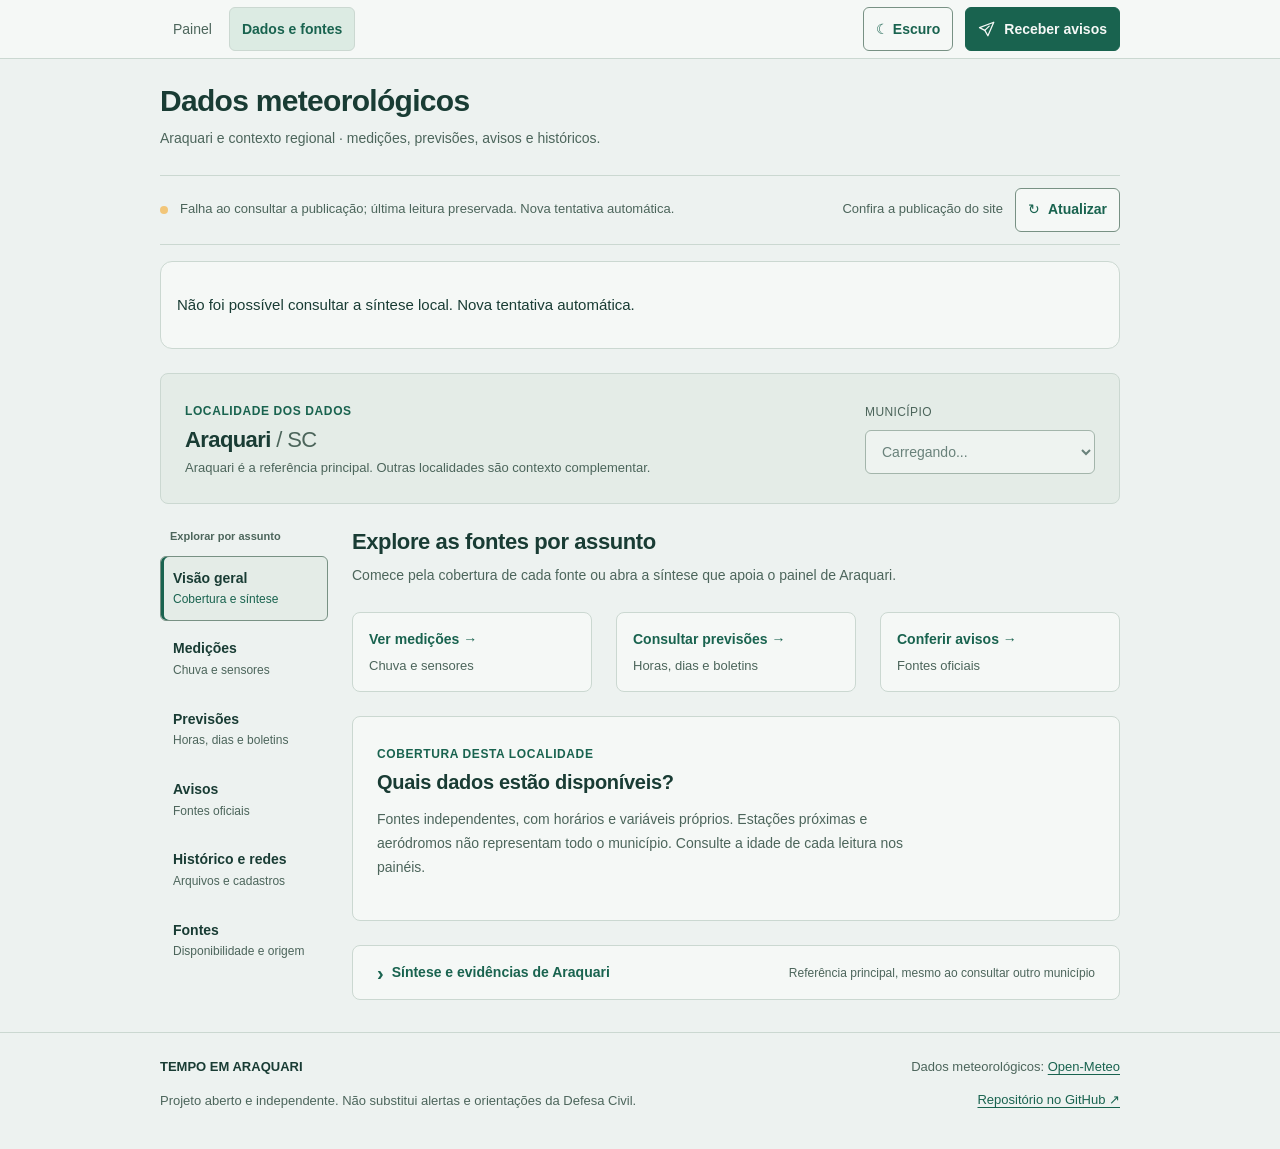
==== web/dados.html @ ffb228df "fix: trocar links legados do INMET por portal publico e rotular feed RSS" ====
<!doctype html>
<html lang="pt-BR">
<head>
  <meta charset="UTF-8">
  <meta name="viewport" content="width=device-width, initial-scale=1">
  <meta name="theme-color" content="#19634f">
  <meta name="description" content="Explore medições, previsões, avisos e históricos com fontes identificadas. Araquari é a referência principal; outros municípios oferecem contexto.">
  <title>Dados meteorológicos | Tempo em Araquari</title>
  <link rel="icon" href="./favicon.svg" type="image/svg+xml">
  <script src="./theme.js?v=period-20261107"></script><link rel="stylesheet" href="./style.css?v=period-20261107">
  <script defer src="./chart-interaction.js?v=period-20261107"></script><script defer src="./publication-refresh.js?v=publication-recovery-20261109"></script><script defer src="./app.js?v=inmet-public-links-20261117"></script>
<link rel="stylesheet" href="./explore.css?v=period-20261107">
<script src="./explore.js?v=period-20261107" defer></script>
<link rel="stylesheet" href="./forecasts.css?v=inmet-forecast-20261110"><script defer src="./forecasts.js?v=multisource-v1"></script>
<link rel="stylesheet" href="./essential.css?v=telegram-header-20261117">
<link rel="stylesheet" href="./campus-station.css?v=campus-20261109"><script defer src="./campus-station.js?v=multisource-v1"></script>
<link rel="stylesheet" href="./weather-synthesis.css?v=multisource-v1"><script defer src="./weather-synthesis.js?v=clear-home-v2"></script>
</head>
<body class="explore-page essential-page">
  <a class="skip-link" href="#main">Ir para o conteúdo</a>
  <header class="sitebar"><div class="page-width sitebar-inner"><nav class="site-nav" aria-label="Navegação principal"><a href="./">Painel</a><a href="./dados.html" aria-current="page">Dados e fontes</a></nav><button id="theme-toggle" type="button" aria-label="Usar tema escuro" aria-pressed="false">☾ Escuro</button><a class="telegram-link" href="https://t.me/+8gSPhMQrAUU2NWYx" target="_blank" rel="noopener noreferrer" aria-label="Entrar no grupo do Telegram para receber avisos meteorológicos" title="Entrar no grupo do Telegram para receber avisos meteorológicos"><svg viewBox="0 0 24 24" width="18" height="18" fill="none" stroke="currentColor" stroke-width="1.7" stroke-linecap="round" stroke-linejoin="round" aria-hidden="true" focusable="false"><path d="m21 3-7.8 18-4.1-7.2L2 10.2 21 3Z"/><path d="m9.1 13.8 5.8-5.6"/></svg><span class="telegram-label">Receber avisos</span></a></div></header>
  <main class="shell" id="main">

    <section class="hero" aria-labelledby="headline">
      <div class="hero-row">
        <div>
<h1 id="headline">Dados meteorológicos</h1>
<p>Araquari e contexto regional · medições, previsões, avisos e históricos.</p>
</div>
        </div>
      <div class="update-bar">
        <div class="update-left">
<span class="signal" id="signal"></span><span id="system-status" role="status" aria-live="polite">Carregando dados...</span>
</div>
        <div class="update-right">
<span id="updated-at">--</span><button id="reload" type="button" title="Recarregar dados">↻ <span>Atualizar</span></button>
</div>
      </div>
    </section>
<section id="weather-synthesis-detail" class="weather-synthesis" aria-label="Síntese local de Araquari"></section>

    <section class="location-head" aria-label="Município em exploração">
      <div>
<span class="section-kicker">LOCALIDADE DOS DADOS</span><h2 id="place-title">Araquari <span class="state">/ SC</span>
</h2>
<p id="place-subtitle">Araquari é a referência principal. Outras localidades são contexto complementar.</p>
</div>
      <div class="select-wrap">
<label for="location-select">MUNICÍPIO</label><select id="location-select" aria-label="Município selecionado" disabled><option>Carregando...</option></select>
</div>
    </section>

    <div class="explore-layout">
<nav class="explore-nav" aria-label="Assuntos dos dados"><p class="nav-caption">Explorar por assunto</p>
<div role="tablist" aria-label="Seções dos dados" aria-orientation="vertical" id="explore-tabs">
<button type="button" role="tab" id="tab-overview" aria-controls="explore-overview" aria-selected="true" tabindex="0" data-explore-tab="overview" aria-label="Visão geral"><strong>Visão geral</strong><span>Cobertura e síntese</span></button><button type="button" role="tab" id="tab-observations" aria-controls="explore-observations" aria-selected="false" tabindex="-1" data-explore-tab="observations" aria-label="Medições"><strong>Medições</strong><span>Chuva e sensores</span></button><button type="button" role="tab" id="tab-forecast" aria-controls="explore-forecast" aria-selected="false" tabindex="-1" data-explore-tab="forecast" aria-label="Previsões"><strong>Previsões</strong><span>Horas, dias e boletins</span></button><button type="button" role="tab" id="tab-notices" aria-controls="explore-notices" aria-selected="false" tabindex="-1" data-explore-tab="notices" aria-label="Avisos"><strong>Avisos</strong><span>Fontes oficiais</span></button><button type="button" role="tab" id="tab-history" aria-controls="explore-history" aria-selected="false" tabindex="-1" data-explore-tab="history" aria-label="Histórico e redes"><strong>Histórico e redes</strong><span>Arquivos e cadastros</span></button><button type="button" role="tab" id="tab-sources" aria-controls="explore-sources" aria-selected="false" tabindex="-1" data-explore-tab="sources" aria-label="Fontes"><strong>Fontes</strong><span>Disponibilidade e origem</span></button>
</div></nav><div class="explore-content">
<section id="explore-overview" role="tabpanel" aria-labelledby="tab-overview" data-explore-panel="overview" tabindex="-1"><div class="explore-heading">
<h2>Explore as fontes por assunto</h2>
<p>Comece pela cobertura de cada fonte ou abra a síntese que apoia o painel de Araquari.</p>
</div>
<div class="explore-shortcuts" aria-label="Acessos diretos">
<button type="button" data-open-section="observations"><strong>Ver medições →</strong><span>Chuva e sensores</span></button><button type="button" data-open-section="forecast"><strong>Consultar previsões →</strong><span>Horas, dias e boletins</span></button><button type="button" data-open-section="notices"><strong>Conferir avisos →</strong><span>Fontes oficiais</span></button>
</div>
<section class="panel coverage-panel" aria-labelledby="coverage-title">
      <div class="panel-top"><div>
<span class="section-kicker">COBERTURA DESTA LOCALIDADE</span><h3 id="coverage-title">Quais dados estão disponíveis?</h3>
</div></div>
      <p class="analysis-explainer">Fontes independentes, com horários e variáveis próprios. Estações próximas e aeródromos não representam todo o município. Consulte a idade de cada leitura nos painéis.</p>
      <div id="coverage-data" class="coverage-grid" aria-live="polite"></div>
    </section>

    <details class="source-disclosure primary-synthesis"><summary><span>Síntese e evidências de Araquari</span><small>Referência principal, mesmo ao consultar outro município</small></summary><section class="panel synthesis-panel" aria-labelledby="synthesis-title">
      <div class="panel-top">
<div>
<span class="section-kicker">REFERÊNCIA PRINCIPAL · ARAQUARI</span><h2 id="synthesis-title">Síntese meteorológica de Araquari</h2>
</div>
<span class="helper-label" id="synthesis-status">Verificando evidências</span>
</div>
      <p class="analysis-explainer">Evidências do município e de estações identificadas no entorno para subsidiar a avaliação humana. <strong>Esta síntese permanece em Araquari quando outro município é consultado.</strong></p>
      <div id="synthesis-data" aria-live="polite"><p class="loading-label">Carregando análise publicada...</p></div>
      <details class="synthesis-evidence"><summary>Municípios complementares · contexto regional</summary><p class="analysis-explainer">As informações de outras localidades não substituem dados ausentes de Araquari nem representam as condições do campus.</p>
<div id="regional-synthesis" class="regional-summary"></div></details>
      <p class="analysis-foot" id="synthesis-updated">A síntese não determina suspensão, permanência abrigada ou liberação para saída.</p>
    </section>

    </details></section><section id="explore-observations" role="tabpanel" aria-labelledby="tab-observations" data-explore-panel="observations" tabindex="-1"><div class="explore-heading">
<h2>Medições de estações</h2>
<p>Leituras pontuais com local, horário e intervalos identificados. São diferentes das estimativas por modelo.</p>
</div>
<section id="campus-station" class="campus-station" aria-labelledby="campus-title">
<div class="campus-heading"><h2 id="campus-title">Observações no campus</h2><a href="https://mytb.fabricadesoftware.ifc.edu.br/dashboard/6c46c4f0-5613-11f0-ac33-dfcfe81f8a64?publicId=f2146870-34a4-11f0-ac33-dfcfe81f8a64" target="_blank" rel="noopener noreferrer">Estação IFC Araquari ↗</a></div>
<p id="campus-status" role="status">Consultando a estação do campus…</p><div id="campus-values" class="campus-values"></div>
<div class="campus-controls"><label for="campus-variable">Histórico da estação · últimas 24 h</label><select id="campus-variable"></select></div>
<div id="campus-plot" class="campus-plot"></div><output id="campus-readout" class="campus-readout" aria-live="off"></output>
<p id="campus-chart-note"></p><p id="campus-extra"></p><p id="campus-reference">Medições locais; participação com pesos iguais nas variáveis comparáveis.</p>
</section>
<section class="panel" aria-labelledby="cemaden-title">
        <div class="panel-top">
<div>
<span class="section-kicker">PLUVIÔMETROS / CEMADEN</span><h3 id="cemaden-title">Chuva observada no município</h3>
</div>
<span class="helper-label">Medição por estação</span>
</div>
        <p class="analysis-explainer">Acumulados instrumentais de 1h a 120h disponibilizados pelo Cemaden por código IBGE. A API oficial exige autorização; dados brutos não representam a chuva de todo o município.</p>
        <div id="cemaden-data" aria-live="polite"><span class="loading-label">Verificando fonte...</span></div>
        <p class="analysis-foot" id="cemaden-updated"><a href="https://sws.cemaden.gov.br/PED/api/ui/" rel="noopener noreferrer" target="_blank">API oficial Cemaden</a></p>
      </section>
      <details class="source-disclosure"><summary><span>Medições em aeródromos próximos</span><small>Abrir dados e referências</small></summary><section class="panel observed-panel disclosed-panel" aria-labelledby="observed-title">
      <div class="panel-top">
<div>
<span class="section-kicker">OBSERVAÇÃO INSTRUMENTAL REGIONAL</span><h3 id="observed-title">Medições em aeródromos próximos</h3>
</div>
<span class="helper-label">METAR · NOAA</span>
</div>
      <p class="analysis-explainer">Registros meteorológicos produzidos em aeródromos. <strong>Não são medições realizadas em todo o município</strong> e não representam precipitação acumulada em pluviômetros.</p>
      <div id="observed-data" class="observed-data" aria-live="polite"><span class="loading-label">Carregando observações...</span></div>
      <p class="analysis-foot" id="observed-foot">Fonte: <a href="https://aviationweather.gov/data/api/" target="_blank" rel="noopener noreferrer">Aviation Weather Center (NOAA)</a></p>
    </section>

    </details><details class="source-disclosure"><summary><span>Medições instrumentais recentes no entorno</span><small>Abrir dados e referências</small></summary><section class="panel disclosed-panel" aria-labelledby="cemaden-sensors-title">
      <div class="panel-top">
<div>
<span class="section-kicker">SENSORES / CEMADEN PED</span><h3 id="cemaden-sensors-title">Medições instrumentais recentes no entorno</h3>
</div>
<span class="helper-label">Dados de estação · últimas 3 horas</span>
</div>
      <p class="analysis-explainer">Consulta regional da rede de sensores Cemaden em Santa Catarina e Paraná. Mostra apenas sensores com leituras válidas e estações geograficamente próximas. <strong>Não é previsão, não representa todo o município e não oferece monitoramento contínuo em tempo real.</strong> A atualização do site está sujeita à agenda do GitHub Actions.</p>
      <div id="cemaden-sensors-data" aria-live="polite"><span class="loading-label">Verificando leituras...</span></div>
      <p class="analysis-foot" id="cemaden-sensors-updated">DADOS DA REDE OBSERVACIONAL DO CEMADEN/MCTIC · <a href="https://sws.cemaden.gov.br/PED/api/ui/" rel="noopener noreferrer" target="_blank">Catálogo oficial</a></p>
    </section>

    </details><details class="source-disclosure"><summary><span>Chuva medida em estações INMET</span><small>Abrir dados e referências</small></summary><section class="panel rainfall-panel disclosed-panel" aria-labelledby="rainfall-title">
      <div class="panel-top">
<div>
<span class="section-kicker">PLUVIOMETRIA INSTRUMENTAL</span><h3 id="rainfall-title">Chuva medida em estações INMET</h3>
</div>
<span class="helper-label">Observação bruta, não validada</span>
</div>
      <p class="analysis-explainer">A chuva medida pertence ao ponto da estação, não ao município inteiro. Acumulados de 24 leituras só aparecem com cobertura horária completa. A integração requer autorização do INMET.</p>
      <div id="rain-gauges" class="rain-gauge-list" aria-live="polite"><span class="loading-label">Verificando integração...</span></div>
      <p class="analysis-foot" id="rain-updated">Fonte: <a href="https://portal.inmet.gov.br/servicos/esta%C3%A7%C3%B5es-autom%C3%A1ticas" target="_blank" rel="noopener noreferrer">INMET</a> · dados instrumentais brutos.</p>
    </section>


    </details></section><section id="explore-forecast" role="tabpanel" aria-labelledby="tab-forecast" data-explore-panel="forecast" tabindex="-1"><div class="explore-heading">
<h2>Previsões para a localidade</h2>
<p>Modelos e boletins com horizontes e fontes próprios; previsão não é confirmação de ocorrência.</p>
</div>
<div class="disclaimer" role="note">
<span class="information-icon">i</span><div>
<strong>Dados estimados por modelo.</strong> Os indicadores de modelo abaixo e suas projeções vêm da Open-Meteo. Não são medições de estações nem alertas oficiais.</div>
</div>

    <section id="model-comparison" class="panel" aria-label="Comparação de previsões para Araquari"><p>Carregando comparação de Araquari…</p></section>
    <section class="metrics" aria-label="Indicadores meteorologicos atuais">
      <article class="metric metric-primary"><div class="metric-label">TEMPERATURA ESTIMADA <span aria-hidden="true">↗</span>
</div>
<div class="metric-number" id="temp">--</div>
<div class="metric-detail" id="weather">Sem informação</div></article>
      <article class="metric"><div class="metric-label">SENSAÇÃO TÉRMICA</div>
<div class="metric-number" id="feels">--</div>
<div class="metric-detail">Estimativa à superfície</div></article>
      <article class="metric"><div class="metric-label">UMIDADE RELATIVA</div>
<div class="metric-number" id="humidity">--</div>
<div class="metric-detail">Próximo da superfície</div></article>
      <article class="metric"><div class="metric-label">VENTO / RAJADAS</div>
<div class="metric-number small-number" id="wind">--</div>
<div class="metric-detail">km/h • estimativa do modelo</div></article>
    </section>

    <div class="dashboard-grid">
      <section class="panel chart-panel" aria-labelledby="chart-title">
        <div class="panel-top">
<div>
<span class="section-kicker">EVOLUÇÃO HORÁRIA</span><h3 id="chart-title">Próximas 24 horas</h3>
</div>
<div class="segmented" role="group" aria-label="Variavel do grafico">
<button type="button" class="active" data-metric="temperature_c" aria-pressed="true">Temperatura</button><button type="button" data-metric="precipitation_mm" aria-pressed="false">Chuva</button><button type="button" data-metric="gust_kmh" aria-pressed="false">Rajadas</button>
</div>
</div>
        <div class="chart-frame" id="chart" role="img" aria-label="Grafico das proximas 24 horas"><span class="loading-label">Carregando gráfico...</span></div>
        <p id="detail-chart-tooltip" class="detail-chart-tooltip" aria-live="polite" hidden></p><p class="chart-hint">Mouse para consultar · clique/toque para fixar · Esc para soltar</p><div class="chart-footer">
<span class="legend-dot"></span><span id="chart-legend">Dados de previsão, não de estação</span>
</div>
      </section>
      <section class="panel detail-panel" aria-labelledby="detail-title">
        <div class="panel-top">
<div>
<span class="section-kicker">DETALHAMENTO</span><h3 id="detail-title">Condições previstas</h3>
</div>
<span class="panel-icon" aria-hidden="true">☁</span>
</div>
        <div class="detail-stats">
<div>
<span>CHUVA PREVISTA · JANELA DE 24H</span><strong id="rain-24">--</strong><small id="rain-coverage">Sem janela completa publicada</small>
</div>
<div>
<span>PRECIPITAÇÃO · INTERVALO DO MODELO</span><strong id="rain-now">--</strong><small id="rain-interval">Intervalo não informado</small>
</div>
<div>
<span>RAJADA ESTIMADA</span><strong id="gust-now">--</strong>
</div>
<div>
<span>PRESSÃO AO NÍVEL DO MAR</span><strong id="pressure">--</strong>
</div>
</div>
        <div class="detail-bottom">
<span class="info-line">◉ Fonte: <a href="https://open-meteo.com/en/docs" target="_blank" rel="noopener noreferrer">Open-Meteo</a></span><span id="model-time">Referência: --</span>
</div>
      </section>
    </div>

    <section class="panel daily-panel" aria-labelledby="daily-title"><div class="panel-top">
<div>
<span class="section-kicker">TENDÊNCIA</span><h3 id="daily-title">Próximos dias</h3>
</div>
<span class="helper-label">Previsão por modelo · dias em UTC</span>
</div>
<div class="daily-grid" id="daily-grid"><span class="loading-label">Carregando previsão...</span></div></section>

    <details class="source-disclosure"><summary><span>CPTEC — previsão independente</span><small>Abrir dados e referências</small></summary><section class="panel cptec-panel disclosed-panel" aria-labelledby="cptec-title">
      <div class="panel-top">
<div>
<span class="section-kicker">PREVISÃO OFICIAL / INPE</span><h3 id="cptec-title">CPTEC — previsão independente</h3>
</div>
<span class="helper-label">Até 7 dias · XML</span>
</div>
      <p class="analysis-explainer">Previsão divulgada pelo CPTEC/INPE para a localidade mais próxima das coordenadas selecionadas. <strong>Não é medição instrumental nem confirmação da previsão Open-Meteo.</strong></p>
      <div class="cptec-grid" id="cptec-data" aria-live="polite"><span class="loading-label">Consultando previsão CPTEC...</span></div>
      <p class="analysis-foot" id="cptec-updated"><a href="https://servicos.cptec.inpe.br/XML/" rel="noopener noreferrer" target="_blank">Serviço XML CPTEC/INPE</a></p>
    </section>

    </details><details class="source-disclosure"><summary><span>Boletins para 5 e 10 dias</span><small>Abrir dados e referências</small></summary><section class="panel epagri-bulletins-panel disclosed-panel" aria-labelledby="epagri-bulletins-title">
      <div class="panel-top">
<div>
<span class="section-kicker">PREVISÃO EDITORIAL / EPAGRI-CIRAM</span><h3 id="epagri-bulletins-title">Boletins para 5 e 10 dias</h3>
</div>
<span class="helper-label" id="epagri-bulletins-count">Fonte institucional</span>
</div>
      <p class="analysis-explainer">Textos oficiais de previsão e tendência divulgados pela Epagri/Ciram. Não são medições instrumentais, nem previsão pontual exclusiva do município, nem alertas emergenciais da Defesa Civil.</p>
      <div id="epagri-bulletins-list" class="civil-defense-list" aria-live="polite"><span class="loading-label">Consultando boletins da Epagri...</span></div>
      <p id="epagri-bulletins-updated" class="analysis-foot">Os boletins podem se tornar obsoletos rapidamente.</p>
      <div class="reference-links">
<a href="https://ciram.epagri.sc.gov.br/index.php/category/previsao/" target="_blank" rel="noopener noreferrer">Boletins Epagri/Ciram ↗</a><a href="https://ciram.epagri.sc.gov.br/index.php/previsao-municipio-15-dias/" target="_blank" rel="noopener noreferrer">Previsão municipal 15 dias ↗</a>
</div>
    </section>
    </details></section><section id="explore-notices" role="tabpanel" aria-labelledby="tab-notices" data-explore-panel="notices" tabindex="-1"><div class="explore-heading">
<h2>Avisos e publicações oficiais</h2>
<p>Epagri/Ciram é a referência prioritária do protocolo. Consulte abrangência e validade de cada publicação.</p>
</div>
<section class="panel epagri-advisory-panel" aria-labelledby="epagri-advisory-title">
      <div class="panel-top">
<div>
<span class="section-kicker">AVISOS METEOROLÓGICOS / EPAGRI-CIRAM</span><h3 id="epagri-advisory-title">Avisos regionais publicados</h3>
</div>
<span class="helper-label" id="epagri-advisory-count">Fonte oficial SC</span>
</div>
      <p class="analysis-explainer">Publicações dos meteorologistas da Epagri/Ciram. A janela temporal só aparece se estiver explicitamente no boletim; <strong>abrangência regional não é confirmação de alerta municipal, e não substitui a Defesa Civil.</strong></p>
      <div id="epagri-advisory-list" class="civil-defense-list" aria-live="polite"><span class="loading-label">Verificando avisos Epagri...</span></div>
      <p class="analysis-foot" id="epagri-advisory-updated">Consulte sempre o boletim original para condições e abrangência.</p>
      <div class="reference-links">
<a href="https://ciram.epagri.sc.gov.br/index.php/avisos-meteorologicos/" target="_blank" rel="noopener noreferrer">Avisos Epagri/Ciram ↗</a><a href="https://ciram.epagri.sc.gov.br/index.php/category/avisos-meteorologicos/" target="_blank" rel="noopener noreferrer">Publicações anteriores ↗</a>
</div>
    </section>

    <article class="panel alert-panel" aria-labelledby="alert-title"><span class="section-kicker">AVISOS METEOROLÓGICOS OFICIAIS</span><h3 id="alert-title">Avisos INMET para o município</h3>
        <p class="analysis-explainer">Informações obtidas periodicamente do INMET por código IBGE. A situação pode mudar entre coletas. <strong>Não substitui a Defesa Civil.</strong></p>
        <div id="official-alerts" class="official-alerts" aria-live="polite"><span class="loading-label">Consultando avisos publicados...</span></div>
        <p class="analysis-foot" id="alert-updated">Consulta oficial ainda não verificada.</p>
        <div class="reference-links">
<a href="https://www.defesacivil.sc.gov.br/" target="_blank" rel="noopener noreferrer">Defesa Civil SC ↗</a><a href="https://avisos.inmet.gov.br/" target="_blank" rel="noopener noreferrer">Consultar avisos no portal INMET ↗</a><a href="https://apiprevmet3.inmet.gov.br/avisos/rss" target="_blank" rel="noopener noreferrer">RSS/XML INMET · fonte técnica ↗</a>
</div>
      </article>
      <details class="source-disclosure"><summary><span>Alertas, avisos e boletins publicados</span><small>Abrir dados e referências</small></summary><section class="panel civil-defense-panel disclosed-panel" aria-labelledby="defesa-title">
      <div class="panel-top">
<div>
<span class="section-kicker">PROTEÇÃO E DEFESA CIVIL DE SANTA CATARINA</span><h3 id="defesa-title">Alertas, avisos e boletins publicados</h3>
</div>
<span class="helper-label" id="defesa-count">Canal institucional</span>
</div>
      <p class="analysis-explainer"><strong>Publicação no site não prova que um alerta continua vigente.</strong> A classificação territorial usa somente menções explícitas no título ou resumo; um boletim estadual não equivale a alerta municipal.</p>
      <div class="civil-defense-list" id="defesa-list" aria-live="polite"><span class="loading-label">Verificando publicações...</span></div>
      <p class="analysis-foot" id="defesa-updated">Acompanhe os canais oficiais em caso de risco. Emergência: 199 ou 193.</p>
      <div class="reference-links">
<a href="https://www.defesacivil.sc.gov.br/alerta/" target="_blank" rel="noopener noreferrer">Alertas SC ↗</a><a href="https://www.defesacivil.sc.gov.br/boletins-do-tempo/" target="_blank" rel="noopener noreferrer">Boletins SC ↗</a><a href="https://araquari.atende.net/subportal/secretaria-de-seguranca-publica-e-defesa-civil" target="_blank" rel="noopener noreferrer">Defesa Civil de Araquari ↗</a><a href="https://ciram.epagri.sc.gov.br/index.php/avisos-meteorologicos/" target="_blank" rel="noopener noreferrer">Avisos Epagri/Ciram ↗</a>
</div>
    </section>
    </details><details class="source-disclosure"><summary><span>Avisos anteriormente publicados</span><small>Abrir dados e referências</small></summary><section class="panel notice-archive-panel disclosed-panel" aria-labelledby="notice-archive-title">
      <div class="panel-top">
<div>
<span class="section-kicker">MEMÓRIA DOS AVISOS OFICIAIS</span><h3 id="notice-archive-title">Avisos anteriormente publicados</h3>
</div>
<span class="helper-label" id="notice-archive-count">Histórico</span>
</div>
      <p class="analysis-explainer">Registra avisos que foram retornados pela fonte oficial nas publicações anteriores. Não é comprovação de desastre, nem substitui a consulta aos avisos atualmente vigentes.</p>
      <div id="notice-archive-list" class="notice-archive-list" aria-live="polite"><span class="loading-label">Consultando histórico...</span></div>
      <p class="analysis-foot" id="notice-archive-foot">Registro progressivo e limitado, recuperado das publicações do site.</p>
    </section>
  </details></section><section id="explore-history" role="tabpanel" aria-labelledby="tab-history" data-explore-panel="history" tabindex="-1"><div class="explore-heading">
<h2>Históricos, estimativas e redes</h2>
<p>Escolha o produto para consultar seus dados e limites. Arquivos atrasados e cadastros não são medições atuais.</p>
</div>
<details class="source-disclosure"><summary><span>INMET — chuva medida em arquivos anuais</span><small>Abrir dados e referências</small></summary><section class="panel archive-panel disclosed-panel" aria-labelledby="archive-title">
      <div class="panel-top">
<div>
<span class="section-kicker">DADOS OBSERVADOS / ARQUIVO OFICIAL</span><h3 id="archive-title">INMET — chuva medida em arquivos anuais</h3>
</div>
<span class="helper-label">Dados com atraso · UTC</span>
</div>
      <p class="analysis-explainer">Esta consulta utiliza o <a href="https://portal.inmet.gov.br/dadoshistoricos" target="_blank" rel="noopener noreferrer">arquivo anual público de estações automáticas do INMET</a>. Pode estar atualizado apenas até o mês anterior. <strong>Não mostra a chuva de agora ou nas últimas 24 horas.</strong> O total de um dia somente é apresentado quando as 24 leituras horárias estão disponíveis.</p>
      <div class="archive-list" id="archive-data" aria-live="polite"><span class="loading-label">Verificando arquivo oficial...</span></div>
      <p class="analysis-foot" id="archive-updated">Fonte INMET · arquivo público de dados observados, com defasagem.</p>
    </section>

    </details><details class="source-disclosure"><summary><span>Evolução das estimativas</span><small>Abrir dados e referências</small></summary><article class="panel history-panel disclosed-panel" aria-labelledby="history-title">
        <div class="panel-top">
<div>
<span class="section-kicker">HISTÓRICO DE PUBLICAÇÕES</span><h3 id="history-title">Evolução das estimativas</h3>
</div>
<span class="helper-label" id="history-count">-- dias</span>
</div>
        <p class="analysis-explainer">Uma estimativa de temperatura por dia publicado (última coleta do dia). <strong>Não representa a média ou a máxima diária, nem observações climáticas.</strong></p>
        <div class="history-chart" id="history-chart" role="img" aria-label="Ultimas estimativas diarias de temperatura"><span class="loading-label">Carregando histórico...</span></div>
        <p class="analysis-foot" id="history-updated">Histórico progressivo, conservado entre publicações disponíveis.</p>
      </article>
    </details><details class="source-disclosure"><summary><span>Precipitação diária — NASA POWER</span><small>Abrir dados e referências</small></summary><section class="panel disclosed-panel" aria-labelledby="nasa-title">
        <div class="panel-top">
<div>
<span class="section-kicker">ESTIMATIVAS INDEPENDENTES / NASA</span><h3 id="nasa-title">Precipitação diária — NASA POWER</h3>
</div>
<span class="helper-label">Grade espacial · UTC</span>
</div>
        <p class="analysis-explainer">Estimativa de precipitação e temperatura da NASA para um ponto de referência em Araquari. <strong>Não é medição de pluviômetro</strong> e não substitui a previsão horária.</p>
        <div id="nasa-data" aria-live="polite"><span class="loading-label">Consultando série...</span></div>
        <p class="analysis-foot" id="nasa-updated"><a href="https://power.larc.nasa.gov/docs/services/api/temporal/daily/" rel="noopener noreferrer" target="_blank">Documentação NASA POWER</a></p>
      </section>
    </details><details class="source-disclosure"><summary><span>Qual estação tem chuva válida perto de mim?</span><small>Abrir dados e referências</small></summary><section class="panel regional-quality-panel disclosed-panel" aria-labelledby="regional-quality-title">
      <div class="panel-top">
<div>
<span class="section-kicker">QUALIDADE DAS MEDIÇÕES / INMET</span><h3 id="regional-quality-title">Qual estação tem chuva válida perto de mim?</h3>
</div>
<span class="helper-label">Dados medidos · histórico atrasado</span>
</div>
      <p class="analysis-explainer">Identifica a estação mais próxima com ao menos um dia de <strong>24 leituras válidas de chuva</strong>. A mais próxima pode estar sem sensor ou com registros incompletos. Distância e defasagem são exibidas: <strong>nenhum total representa a chuva em todo o município.</strong></p>
      <div id="regional-quality-data" class="station-grid" aria-live="polite"><span class="loading-label">Verificando cobertura das medições...</span></div>
      <p class="analysis-foot" id="regional-quality-foot">As leituras são pontuais e podem estar atrasadas.</p>
    </section>

    </details><details class="source-disclosure"><summary><span>Proximidade entre as três fontes</span><small>Abrir dados e referências</small></summary><section class="panel alignment-panel disclosed-panel" aria-labelledby="alignment-title">
      <div class="panel-top"><div>
<span class="section-kicker">ÁREAS COMUNS / ESTUDO FUTURO</span><h3 id="alignment-title">Proximidade entre as três fontes</h3>
</div></div>
      <p class="analysis-explainer">Open-Meteo fornece estimativas e previsões; Cemaden e METAR fornecem observações pontuais. Os conjuntos abaixo indicam proximidade geográfica e temporal. <strong>Não demonstram equivalência climática nem precisão dos modelos.</strong> Litoral, vale e planalto permanecem separados por núcleo.</p>
      <div id="alignment-data" aria-live="polite"></div>
    </section>

    </details><details class="source-disclosure"><summary><span>Contexto complementar de Santa Catarina e Paraná</span><small>Abrir dados e referências</small></summary><section class="territory-section disclosed-panel" aria-labelledby="territory-title"><div class="section-heading">
<div>
<span class="section-kicker">VISÃO DO TERRITÓRIO</span><h2 id="territory-title">Contexto complementar de Santa Catarina e Paraná</h2>
<p>Araquari é a referência principal. Os demais pontos municipais ajudam a contextualizar as condições regionais.</p>
</div>
<span class="helper-label" id="territory-count">-- localidades</span>
</div>
<div class="territory-grid" id="territory-grid"></div></section>

    </details><details class="source-disclosure"><summary><span>Estações próximas</span><small>Abrir dados e referências</small></summary><article class="panel station-panel disclosed-panel" aria-labelledby="stations-title">
        <div class="panel-top">
<div>
<span class="section-kicker">REDE OBSERVACIONAL</span><h3 id="stations-title">Estações próximas</h3>
</div>
<span class="helper-label" id="station-count">Cadastro INMET</span>
</div>
        <p class="analysis-explainer">Distâncias em linha reta até estações <strong>automáticas e convencionais</strong> cadastradas pelo INMET. Cadastro não significa sensor ativo ou leitura recente; as medições são exibidas em painel próprio.</p>
        <div class="station-grid" id="station-grid" aria-live="polite"><span class="loading-label">Carregando cadastro...</span></div>
        <p class="analysis-foot" id="station-updated">Fonte: catálogos oficiais INMET</p>
        <div class="reference-links">
<a href="https://portal.inmet.gov.br/paginas/catalogoaut" target="_blank" rel="noopener noreferrer">Automáticas ↗</a><a href="https://portal.inmet.gov.br/paginas/catalogoman" target="_blank" rel="noopener noreferrer">Convencionais ↗</a><a href="https://bdmep.inmet.gov.br/" target="_blank" rel="noopener noreferrer">BDMEP histórico ↗</a><a href="https://ciram.epagri.sc.gov.br/agroconnect/" target="_blank" rel="noopener noreferrer">Rede Epagri/Ciram ↗</a>
</div>
      </article>
      </details><details class="source-disclosure"><summary><span>Estações ambientais próximas</span><small>Abrir dados e referências</small></summary><section class="panel epagri-registry-panel disclosed-panel" aria-labelledby="epagri-registry-title">
      <div class="panel-top">
<div>
<span class="section-kicker">REDE AMBIENTAL REGIONAL / EPAGRI</span><h3 id="epagri-registry-title">Estações ambientais próximas</h3>
</div>
<span class="helper-label" id="epagri-registry-count">Cadastro geográfico</span>
</div>
      <p class="analysis-explainer">Cadastro georreferenciado de estações meteorológicas e agrometeorológicas publicado pela Epagri. <strong>Estar cadastrado não confirma funcionamento atual nem disponibilidade de medições.</strong> Inclui identificação, classe, responsável e distância em linha reta, quando disponíveis.</p>
      <div class="station-grid" id="epagri-registry-list" aria-live="polite"><span class="loading-label">Verificando cadastro Epagri...</span></div>
      <div class="reference-links"><a href="https://ciram.epagri.sc.gov.br/dadosambientaispublicos/index.jsp" target="_blank" rel="noopener noreferrer">Dados horários públicos Epagri (cadastro exigido) ↗</a></div>
      <p class="analysis-foot" id="epagri-registry-updated">Fonte: <a href="https://gis.epagri.sc.gov.br/arcgis/rest/services/Zoneamento/Potencial_estacoes/MapServer/1" target="_blank" rel="noopener noreferrer">Catálogo geográfico Epagri/SC</a>. Sem dados meteorológicos ao vivo.</p>
    </section>

    </details></section><section id="explore-sources" role="tabpanel" aria-labelledby="tab-sources" data-explore-panel="sources" tabindex="-1"><div class="explore-heading">
<h2>Origem e disponibilidade dos dados</h2>
<p>Identifique serviços disponíveis, limitações e referências de atualização. Falha de consulta não significa ausência de risco.</p>
</div>
<section class="panel source-health-panel" aria-labelledby="sources-title">
      <div class="panel-top">
<div>
<span class="section-kicker">TRANSPARÊNCIA OPERACIONAL</span><h3 id="sources-title">Estado das integrações</h3>
</div>
<span class="helper-label">Última publicação</span>
</div>
      <p class="analysis-explainer">Fonte indisponível, sem credencial ou sem dado recente não significa ausência de chuva ou de risco. Cada serviço é processado de modo independente.</p>
      <div class="source-health-grid" id="source-health" aria-live="polite"><span class="loading-label">Verificando fontes...</span></div>
    </section>

    <article class="panel source-panel"><span class="section-kicker">TRANSPARÊNCIA</span><h3>Sobre estes dados</h3>
<p>Indicadores superiores: modelo Open-Meteo. NASA POWER: estimativas diárias em grade. INMET/Cemaden, quando disponíveis: chuva instrumental pontual. NOAA: boletins de aeródromo. Avisos: INMET. Nenhum desses produtos, isoladamente, garante segurança.</p>
<div class="source-line">
<span>MODELO</span><strong>Open-Meteo</strong>
</div>
<div class="source-line">
<span>HORÁRIO</span><strong id="source-time">--</strong>
</div>
<div class="source-line">
<span>COORDENADAS DO MODELO</span><strong id="coordinates">--</strong>
</div></article>
    </section>
</div>
</div></main>
  <footer class="site-footer"><div class="shell footer-inner">
<div>
<strong>TEMPO EM ARAQUARI</strong><p>Projeto aberto e independente. Não substitui alertas e orientações da Defesa Civil.</p>
</div>
<div>
<span>Dados meteorológicos: <a href="https://open-meteo.com/" target="_blank" rel="noopener noreferrer">Open-Meteo</a></span><span><a href="https://github.com/guimig/criseclimatica" target="_blank" rel="noopener noreferrer">Repositório no GitHub ↗</a></span>
</div>
</div></footer>
</body>
</html>
---- web/style.css ----
:root{color-scheme:dark;--bg:#08131f;--panel:#0d2030;--panel-2:#102839;--border:rgba(171,213,226,.13);--border-strong:rgba(171,213,226,.22);--ink:#eaf2f2;--muted:#91a9b6;--bright:#b5edc7;--cyan:#67d6dc;--mono:'DM Sans',system-ui,sans-serif;--display:'Manrope',system-ui,sans-serif}*{box-sizing:border-box}html{scroll-behavior:smooth}body{margin:0;background:radial-gradient(ellipse at 80% 3%,#133444 0,transparent 32%),var(--bg);color:var(--ink);font-family:var(--mono);font-size:14px;line-height:1.55}button,select{font:inherit}button,a,select{-webkit-tap-highlight-color:transparent}a{color:var(--bright)}a:focus-visible,button:focus-visible,select:focus-visible{outline:2px solid var(--cyan);outline-offset:3px}.shell{width:min(1180px,calc(100% - 64px));margin:auto}.skip-link{position:absolute;left:12px;top:-80px;padding:10px;background:#fff;color:#102030;z-index:100}.skip-link:focus{top:10px}.site-header{border-bottom:1px solid var(--border)}.header-inner{display:flex;justify-content:space-between;align-items:center;min-height:87px}.brand{display:flex;gap:12px;align-items:center;color:var(--ink);text-decoration:none;letter-spacing:.12em}.brand-mark{display:grid;place-items:center;border:2px solid var(--bright);color:var(--bright);width:46px;height:46px;border-radius:50%;font-size:40px;line-height:1}.brand-copy{display:flex;flex-direction:column;line-height:1.26}.brand-copy strong{font-family:var(--display);font-size:14px;letter-spacing:.13em}.brand-copy small{color:var(--muted);font-size:9px;letter-spacing:.26em;margin-top:5px}.header-right{display:flex;align-items:center;gap:32px}.location-tag{display:flex;align-items:center;gap:9px;font-size:10px;letter-spacing:.13em;font-weight:700;color:var(--muted)}.green-dot{width:7px;height:7px;border-radius:50%;background:var(--bright);box-shadow:0 0 12px #8addad}.header-link{font-size:12px;text-decoration:none;color:var(--ink)}.hero{position:relative;padding:64px 0 30px}.hero-eyebrow,.section-kicker{color:var(--bright);letter-spacing:.18em;font-size:10px;font-weight:800}.hero-eyebrow{display:flex;align-items:center;gap:12px}.tiny-rule{display:inline-block;width:27px;height:1px;background:var(--bright)}.hero-row{display:flex;justify-content:space-between;align-items:center}.hero h1{font-family:var(--display);font-weight:700;font-size:clamp(38px,5.3vw,66px);line-height:1.13;letter-spacing:-.065em;margin:15px 0 15px}.hero h1 em{font-style:normal;color:var(--bright)}.hero p{max-width:590px;color:var(--muted);font-size:15px;margin:0;line-height:1.8}.hero-badge{position:relative;width:185px;height:185px;margin-right:40px;flex:0 0 auto}.orbit{position:absolute;inset:11px;border:1px solid rgba(119,219,206,.22);border-radius:50%}.orbit-two{inset:35px;border-style:dashed}.orbit-center{position:absolute;inset:50px;display:grid;place-items:center;border-radius:50%;background:radial-gradient(circle at 30% 30%,#d3e9b9,#6fbec2);color:#153f4f;font-size:50px;box-shadow:0 0 55px #71c5b133}.update-bar{margin-top:42px;border-top:1px solid var(--border);border-bottom:1px solid var(--border);padding:16px 0;display:flex;align-items:center;justify-content:space-between;gap:12px;color:var(--muted);font-size:12px}.update-left,.update-right{display:flex;align-items:center;gap:12px}.signal{width:8px;height:8px;border-radius:50%;background:var(--muted)}.signal.ok{background:#a8e4bb;box-shadow:0 0 12px #6bc69c88}.signal.warning{background:#f2c679}#reload{border:0;background:none;color:var(--bright);font-weight:700;cursor:pointer;padding:2px 0 2px 12px;border-left:1px solid var(--border)}.location-head{display:flex;align-items:flex-end;justify-content:space-between;gap:20px;margin:45px 0 21px}.location-head h2,.section-heading h2{font-family:var(--display);font-size:30px;letter-spacing:-.05em;line-height:1.3;margin:5px 0}.location-head p,.section-heading p{margin:3px 0 0;color:var(--muted);font-size:12px}.state{font-weight:400;color:var(--muted)}.select-wrap{border:1px solid var(--border-strong);border-radius:9px;min-width:245px;padding:9px 13px 8px;background:var(--panel);display:flex;flex-direction:column;gap:4px}.select-wrap label{color:var(--muted);font-size:9px;letter-spacing:.13em}.select-wrap select{background:transparent;border:0;outline:0;color:var(--ink);width:100%;cursor:pointer;font-size:13px;font-weight:700}.select-wrap select option{background:var(--panel)}.disclaimer{display:flex;gap:12px;padding:13px 17px;border:1px solid rgba(117,207,214,.23);background:rgba(76,152,168,.075);border-radius:10px;color:var(--muted);font-size:11px;margin-bottom:19px}.disclaimer strong{color:#c0e5ea}.information-icon{width:16px;height:16px;display:grid;place-items:center;flex:none;border:1px solid var(--cyan);border-radius:50%;color:var(--cyan);font-size:11px;font-weight:700}.metrics{display:grid;grid-template-columns:repeat(4,minmax(0,1fr));gap:13px}.metric{border:1px solid var(--border);border-radius:12px;min-height:157px;padding:22px 21px;background:linear-gradient(150deg,rgba(255,255,255,.025),rgba(255,255,255,.004))}.metric-primary{border-color:rgba(173,238,200,.33);background:linear-gradient(140deg,#1a3b43,#153540 65%,#0f2836)}.metric-label{display:flex;justify-content:space-between;color:var(--muted);font-size:10px;font-weight:700;letter-spacing:.11em}.metric-label span{color:var(--bright)}.metric-number{font-family:var(--display);font-size:44px;font-weight:700;letter-spacing:-.055em;margin:10px 0 4px;line-height:1.2}.metric-primary .metric-number{color:var(--bright)}.metric-number.small-number{font-size:31px;margin-top:18px}.metric-detail{font-size:11px;color:var(--muted)}.dashboard-grid{display:grid;grid-template-columns:minmax(0,1.67fr) minmax(0,1fr);gap:16px;margin-top:18px}.panel{border-radius:12px;border:1px solid var(--border);background:rgba(14,32,46,.81);padding:25px}.panel-top{display:flex;justify-content:space-between;align-items:flex-start;gap:14px}.panel h3{font-family:var(--display);font-size:20px;letter-spacing:-.04em;margin:5px 0 0}.segmented{display:flex;border-radius:8px;background:#071725;padding:3px;gap:2px}.segmented button{border:0;border-radius:6px;background:transparent;padding:7px 10px;color:var(--muted);font-size:10px;cursor:pointer}.segmented button.active{background:#214554;color:#dcf9ee}.chart-frame{height:225px;margin:24px 0 10px;position:relative}.chart-frame svg{width:100%;height:100%;overflow:visible}.chart-footer{display:flex;gap:7px;align-items:center;font-size:11px;color:var(--muted);margin-top:7px}.legend-dot{height:8px;width:8px;border-radius:50%;background:var(--bright)}.detail-panel{display:flex;flex-direction:column}.panel-icon{color:var(--bright);font-size:25px}.detail-stats{display:grid;grid-template-columns:repeat(2,1fr);gap:0;margin-top:25px}.detail-stats>div{padding:16px 8px 17px 0;border-top:1px solid var(--border)}.detail-stats>div:nth-child(even){padding-left:15px}.detail-stats span{display:block;color:var(--muted);font-size:9px;font-weight:700;letter-spacing:.085em}.detail-stats strong{display:block;font-family:var(--display);font-size:23px;margin-top:7px;letter-spacing:-.04em}.detail-bottom{margin-top:auto;padding-top:12px;color:var(--muted);font-size:10px;display:flex;justify-content:space-between;gap:8px}.info-line a{color:var(--bright)}.daily-panel{margin-top:18px}.helper-label{color:var(--muted);font-size:11px}.daily-grid{display:grid;grid-template-columns:repeat(5,minmax(0,1fr));gap:0;margin-top:18px}.day{padding:13px 14px;border-left:1px solid var(--border);min-width:0}.day:first-child{border-left:0;padding-left:0}.day:last-child{padding-right:0}.day-name{display:block;color:var(--muted);font-size:11px}.day-icon{font-size:27px;margin:14px 0 6px;display:block}.day-temp{font-size:15px;font-weight:700}.day-temp span{color:var(--muted);font-weight:400}.day-rain{font-size:10px;color:var(--cyan);margin-top:8px}.territory-section{margin-top:58px}.section-heading{display:flex;justify-content:space-between;align-items:end;gap:16px;margin-bottom:21px}.territory-grid{display:grid;grid-template-columns:repeat(4,minmax(0,1fr));gap:11px}.territory-card{border-radius:10px;border:1px solid var(--border);background:var(--panel);padding:15px 16px;text-align:left;color:var(--ink);cursor:pointer;transition:border-color .15s,transform .15s;min-height:107px}.territory-card:hover{border-color:var(--cyan);transform:translateY(-2px)}.territory-card.selected{border-color:var(--bright);background:#17323e}.territory-top{display:flex;align-items:center;justify-content:space-between;font-size:12px;font-weight:700;gap:6px}.territory-top span:last-child{font-size:17px}.territory-reading{font-family:var(--display);font-size:24px;font-weight:700;letter-spacing:-.04em;margin:9px 0 2px}.territory-foot{color:var(--muted);font-size:10px}.lower-grid{display:grid;grid-template-columns:1fr 1fr;gap:16px;margin:45px 0 72px}.lower-grid .panel{min-height:245px}.lower-grid p{font-size:12px;color:var(--muted);max-width:470px;line-height:1.8}.reference-links{display:flex;gap:18px;margin-top:23px}.reference-links a{font-size:12px;text-decoration:none;font-weight:700}.source-line{display:flex;justify-content:space-between;border-top:1px solid var(--border);padding:10px 0;font-size:11px}.source-line span{color:var(--muted)}.source-line strong{font-weight:600}.site-footer{border-top:1px solid var(--border)}.footer-inner{display:flex;justify-content:space-between;align-items:start;gap:24px;padding:30px 0 45px}.footer-inner strong{font-size:10px;letter-spacing:.16em}.footer-inner p,.footer-inner span{color:var(--muted);font-size:11px}.footer-inner>div:last-child{display:flex;flex-direction:column;text-align:right;gap:6px}.footer-inner a{color:var(--bright)}.loading-label{color:var(--muted);font-size:12px}.error-message{color:#ffcbad}.chart-label{fill:var(--muted);font-family:var(--mono);font-size:10px}.chart-grid{stroke:rgba(161,213,216,.13);stroke-width:1}.chart-curve{fill:none;stroke:var(--bright);stroke-width:2.4;stroke-linecap:round;stroke-linejoin:round}.chart-bar{fill:var(--cyan);opacity:.8}.chart-point{fill:var(--bright)}
@media(max-width:950px){.shell{width:min(100% - 40px,1100px)}.hero-badge{margin-right:8px;width:135px;height:135px}.orbit-center{inset:40px;font-size:35px}.dashboard-grid{grid-template-columns:1fr}.metrics{grid-template-columns:repeat(2,1fr)}.territory-grid{grid-template-columns:repeat(3,minmax(0,1fr))}.detail-stats{margin-top:15px}.detail-bottom{margin-top:25px}}
@media(max-width:600px){.shell{width:calc(100% - 30px)}.header-inner{min-height:72px}.brand-mark{height:36px;width:36px;font-size:31px}.brand-copy strong{font-size:11px}.brand-copy small{font-size:8px}.header-right{gap:8px}.header-link{display:none}.location-tag{font-size:8px;letter-spacing:.04em}.hero{padding:37px 0 20px}.hero h1{font-size:38px}.hero p{font-size:13px}.hero-badge{display:none}.update-bar{margin-top:30px;align-items:flex-start}.update-right{flex-direction:column;align-items:flex-end;gap:5px;text-align:right}#reload{border:0}.location-head{flex-direction:column;align-items:stretch;margin-top:29px}.location-head h2,.section-heading h2{font-size:25px}.select-wrap{min-width:0}.disclaimer{font-size:11px}.metrics{gap:9px}.metric{padding:15px 13px;min-height:134px}.metric-label{font-size:9px;letter-spacing:.035em}.metric-number{font-size:32px;margin-top:14px}.metric-number.small-number{font-size:21px;margin-top:22px}.metric-detail{font-size:10px}.panel{padding:19px}.panel-top{flex-wrap:wrap}.segmented{width:100%;justify-content:space-between}.segmented button{flex:1}.chart-frame{height:200px;margin-top:16px}.daily-grid{grid-template-columns:repeat(5,136px);overflow-x:auto;padding-bottom:9px}.day{padding-left:14px}.daily-panel{overflow:hidden}.territory-section{margin-top:38px}.section-heading{align-items:flex-start}.section-heading .helper-label{display:none}.territory-grid{grid-template-columns:repeat(2,minmax(0,1fr));gap:9px}.territory-card{padding:12px}.territory-top{font-size:11px}.territory-reading{font-size:22px}.lower-grid{grid-template-columns:1fr;margin-bottom:45px}.footer-inner{flex-direction:column}.footer-inner>div:last-child{text-align:left}}
@media(prefers-reduced-motion:reduce){*,*::before,*::after{scroll-behavior:auto!important;transition:none!important}}

.analysis-grid{display:grid;grid-template-columns:1fr 1fr;gap:16px;margin-top:40px}
.analysis-grid .panel{min-width:0}
.analysis-explainer{font-size:11px;color:var(--muted);line-height:1.75;margin:15px 0}
.analysis-explainer strong{color:var(--ink);font-weight:600}
.analysis-foot{font-size:10px;color:var(--muted);line-height:1.6;margin:18px 0 0}
.analysis-foot a{color:var(--bright)}
.station-grid{display:flex;flex-direction:column;gap:0;max-height:280px;overflow-y:auto}
.station-item{display:grid;grid-template-columns:minmax(0,1fr) auto;gap:3px 12px;padding:11px 0;border-top:1px solid var(--border)}
.station-main{display:flex;align-items:center;gap:10px;min-width:0}
.station-main strong{font-size:12px;overflow:hidden;text-overflow:ellipsis;white-space:nowrap}
.station-main span{font:10px var(--mono);color:var(--cyan)}
.station-distance{font:11px var(--mono);color:var(--ink)}
.station-status{font-size:10px;color:var(--muted);grid-column:1 / -1}
.history-chart{height:220px;display:flex;align-items:center;justify-content:center;flex-direction:column}
.history-chart svg{width:100%;height:100%}
.history-single{font-size:32px;font-family:var(--display);color:var(--bright);margin:0 0 8px}
@media(max-width:800px){.analysis-grid{grid-template-columns:1fr}}
@media(max-width:600px){.analysis-grid{margin-top:23px}.history-chart{height:190px}}

/* Instrumental observations and official notices are intentionally separate from model cards. */
.observed-panel { margin: 28px 0; }
.observed-heading { display: flex; flex-wrap: wrap; align-items: baseline; justify-content: space-between; gap: 8px; margin: 14px 0 18px; }
.observed-heading strong { font-size: 1.05rem; }
.observed-heading span { color: var(--muted, #7d93a7); font-size: .9rem; }
.observed-metrics { display: grid; grid-template-columns: repeat(3, minmax(0, 1fr)); gap: 10px; }
.observed-metric { background: rgba(129, 153, 178, .08); border: 1px solid rgba(129, 153, 178, .18); border-radius: 12px; padding: 16px 12px; }
.observed-metric span { display: block; opacity: .8; font-size: .71rem; letter-spacing: .05em; margin-bottom: 8px; }
.observed-metric strong { font-size: clamp(1rem, 2vw, 1.4rem); }
.official-alerts { display: grid; gap: 10px; margin: 16px 0; }
.alert-entry { border: 1px solid rgba(234, 180, 65, .38); background: rgba(234, 180, 65, .07); border-radius: 12px; padding: 13px 14px; }
.alert-entry-heading { display: flex; flex-wrap: wrap; gap: 7px; align-items: baseline; justify-content: space-between; }
.alert-entry-heading strong { font-size: 1rem; }
.alert-severity { font-size: .8rem; font-weight: 700; }
.alert-window, .alert-description, .alert-instructions { margin: 7px 0 0; font-size: .85rem; line-height: 1.5; }
.alert-window { opacity: .75; }
.alert-instructions { font-weight: 600; }
.alert-empty, .alert-unknown { padding: 12px 14px; border-radius: 10px; margin: 0; font-size: .88rem; line-height: 1.5; }
.alert-empty { background: rgba(129, 153, 178, .09); }
.alert-unknown { background: rgba(234, 180, 65, .09); }
@media (max-width: 520px) {
  .observed-metrics { grid-template-columns: 1fr; }
  .observed-metric { display: flex; align-items: center; justify-content: space-between; }
  .observed-metric span { margin: 0; }
}

/* Optional INMET rainfall and bounded historical notices. */
.rainfall-panel{margin-top:22px}
.rain-gauge-list{display:grid;gap:16px;margin-top:14px}
.rain-station{border-top:1px solid var(--border);padding-top:10px}
.rain-station .observed-heading{margin:9px 0 12px}
.rain-station .observed-metrics{margin:0}
.notice-archive-panel{margin:0 0 48px}
.notice-archive-list{display:grid;grid-template-columns:repeat(2,minmax(0,1fr));gap:12px;margin-top:15px}
.notice-record{border:1px solid var(--border);border-radius:10px;padding:15px;background:rgba(129,153,178,.05)}
.notice-record .analysis-foot{margin-top:9px}
@media(max-width:700px){.notice-archive-list{grid-template-columns:1fr}}

/* Independent sources; model-based NASA estimates never share station visual hierarchy. */
.integrations-grid{display:grid;grid-template-columns:repeat(2,minmax(0,1fr));gap:16px;margin-top:16px}
.integrations-grid .panel{min-width:0}
.nasa-daily-list{display:grid;gap:2px;margin-top:12px}
.nasa-daily-row{display:grid;grid-template-columns:85px 1fr 1fr;gap:10px;padding:9px 0;border-bottom:1px solid var(--border);align-items:center;font-size:11px}
.nasa-daily-row strong{font-size:13px;color:var(--bright)}
.nasa-daily-row span:last-child{color:var(--muted)}
.source-health-panel{margin-top:16px}
.source-health-grid{display:grid;grid-template-columns:repeat(4,minmax(0,1fr));gap:10px;margin-top:16px}
.source-health-item{border:1px solid var(--border);border-radius:9px;padding:12px;display:flex;flex-direction:column;gap:5px;min-width:0}
.source-health-item strong{font-size:11px}
.source-health-status{font-size:10px;color:var(--muted)}
.health-ok{color:var(--bright)}
.health-pending{color:#eccba2}
@media(max-width:900px){.source-health-grid{grid-template-columns:repeat(2,minmax(0,1fr))}}
@media(max-width:750px){.integrations-grid{grid-template-columns:1fr}}
@media(max-width:450px){.nasa-daily-row{grid-template-columns:75px 1fr;gap:4px}.nasa-daily-row span:last-child{grid-column:2}}

/* Secondary official forecasts and public Civil Defense bulletins. */
.cptec-panel{margin-top:16px}
.cptec-grid{display:grid;grid-template-columns:repeat(auto-fit,minmax(135px,1fr));gap:9px;margin-top:14px}
.cptec-grid>.analysis-explainer{grid-column:1/-1;margin:0 0 5px}
.cptec-day{display:flex;flex-direction:column;gap:6px;padding:13px;border:1px solid var(--border);border-radius:9px;font-size:12px}
.cptec-day span{color:var(--muted)}
.civil-defense-panel{margin-top:16px}
.civil-defense-list{display:grid;grid-template-columns:repeat(2,minmax(0,1fr));gap:12px;margin:15px 0}
.defesa-entry{display:flex;flex-direction:column;gap:7px;border:1px solid var(--border);padding:14px;border-radius:10px;min-width:0}
.defesa-entry-link{font-size:14px;font-weight:600;line-height:1.4;color:var(--text)}
.defesa-summary{font-size:12px;color:var(--muted);line-height:1.55;margin:0}
.station-open{font-size:11px;text-decoration:underline;display:inline-block;align-self:flex-start}
@media(max-width:700px){.civil-defense-list{grid-template-columns:1fr}.cptec-grid{grid-template-columns:repeat(2,minmax(0,1fr))}}

/* Public annual INMET archive is explicitly delayed, separate from current rainfall. */
.archive-panel{margin-top:16px}
.archive-list{display:grid;gap:16px;margin-top:14px}
.archive-station{border:1px solid var(--border);border-radius:10px;padding:14px;min-width:0}
.archive-station .observed-heading{margin:2px 0 7px}
.archive-days{display:grid;grid-template-columns:repeat(auto-fit,minmax(220px,1fr));gap:8px;margin-top:12px}
.archive-day{display:flex;flex-wrap:wrap;align-items:baseline;justify-content:space-between;gap:6px;padding:10px;border:1px solid var(--border);border-radius:8px;font-size:12px}
.archive-day strong{font-size:12px}
.archive-day span{font-size:11px;color:var(--muted)}
.archive-day .archive-incomplete{color:#eccba2}
.cptec-day .model-difference{font-size:10px;line-height:1.45}
@media(max-width:610px){.archive-days{grid-template-columns:1fr}}


.coverage-panel{margin-bottom:19px}.coverage-grid{display:grid;grid-template-columns:repeat(auto-fit,minmax(min(100%,220px),1fr));gap:12px}.coverage-card{border:1px solid var(--border);border-radius:9px;padding:14px;overflow-wrap:anywhere}.coverage-card p{margin:7px 0;font-size:12px}#rain-coverage{display:block;margin-top:8px;font-size:11px;color:var(--muted);overflow-wrap:anywhere}.source-health-item{flex-wrap:wrap}.source-health-item small{flex-basis:100%}

.more-stations{grid-column:1/-1;width:100%;min-width:0}.more-stations summary{cursor:pointer;color:var(--bright);padding:12px 0}.more-stations .rain-station{margin:12px 0}

.alignment-panel{margin-bottom:19px}.alignment-panel .coverage-card{margin:12px 0}.alignment-panel p{overflow-wrap:anywhere}

/* Primary advisory reading; regional context remains secondary. */
.synthesis-panel { margin: 0 0 28px; border-top: 3px solid var(--accent, #46d8b1); }
.synthesis-panel h2 { margin: 6px 0; font-size: clamp(1.25rem, 3vw, 1.7rem); }
.synthesis-grid { display: grid; grid-template-columns: repeat(3, minmax(0, 1fr)); gap: 16px; margin: 20px 0; }
.synthesis-card { min-width: 0; padding: 16px; border: 1px solid #314455; border-radius: 12px; }
.synthesis-card h3 { margin: 9px 0; font-size: 1rem; }
.synthesis-card p, .synthesis-suggestion { font-size: .9rem; line-height: 1.6; }
.synthesis-card small, .synthesis-suggestion small { display: block; font-size: .78rem; line-height: 1.6; opacity: .85; }
.observed-evidence { border-top: 3px solid #53cdb3; }
.forecast-evidence { border-top: 3px solid #85aaff; }
.official-evidence { border-top: 3px solid #e2bb73; }
.synthesis-suggestions { margin: 20px 0; }
.synthesis-evidence { margin-top: 18px; padding: 12px 0; border-top: 1px solid #314455; }
.synthesis-evidence summary { cursor: pointer; font-weight: 600; line-height: 1.5; }
.synthesis-evidence p { font-size: .85rem; line-height: 1.6; overflow-wrap: anywhere; }
.regional-summary { overflow-x: auto; }
.synthesis-table { width: 100%; text-align: left; border-collapse: collapse; font-size: .8rem; }
.synthesis-table th, .synthesis-table td { padding: 12px 9px; border-bottom: 1px solid #314455; vertical-align: top; }
.regional-link { color: inherit; background: transparent; border: 0; text-decoration: underline; cursor: pointer; padding: 0; font: inherit; text-align: left; }
.regional-link:focus-visible, .synthesis-evidence summary:focus-visible { outline: 2px solid #85aaff; outline-offset: 4px; }
@media (max-width: 800px) { .synthesis-grid { grid-template-columns: 1fr; } .synthesis-table { min-width: 540px; } }

/* Shared light theme for the detailed evidence area; no institutional marks. */
:root{color-scheme:light;--bg:#f5f8f4;--panel:#fff;--panel-2:#f0f6ef;--border:#dfe8df;--border-strong:#c4d7c4;--ink:#20352a;--text:#20352a;--muted:#627367;--bright:#23723b;--cyan:#2b7495}
body{background:var(--bg)}.site-header{background:#fff;border-top:4px solid #2f9e41}.hero{padding-top:30px}.hero h1{font-size:36px}.hero-badge{display:none}.hero-row{display:block}.green-dot{background:#2f9e41;box-shadow:none}.panel,.metric,.metric-primary{background:#fff}.metric-primary,.synthesis-panel{border-color:#b5d1b8}.metric-primary .metric-number{color:#23723b}.segmented{background:#eef4ed}.segmented button.active{background:#dcebdc;color:#225531}.territory-card.selected{background:#edf6e9}.disclaimer{background:#edf5f0;border-color:#cfdfd1}.disclaimer strong{color:#235433}.chart-label{fill:#627367}.chart-grid{stroke:#e1e8df}.chart-curve{stroke:#2f8548}.chart-bar{fill:#83b78b}.alert-unknown,.error-message{color:#806116;background:#fff8e9}.health-pending{color:#806116}.synthesis-card,.synthesis-evidence,.synthesis-table th,.synthesis-table td{border-color:#dfe8df}.observed-evidence{border-top-color:#2f9e41}.forecast-evidence{border-top-color:#377fb1}.official-evidence{border-top-color:#b48422}.daily-grid{grid-template-columns:repeat(auto-fit,minmax(120px,1fr))}.daily-grid .day{margin-bottom:12px}.site-footer{margin-top:30px}.header-inner{flex-wrap:wrap;gap:12px}.synthesis-panel{margin-top:20px}
#theme-toggle{border:1px solid var(--border);border-radius:8px;background:var(--panel);color:var(--ink);padding:8px 11px;cursor:pointer;font:inherit;font-size:11px}
:root[data-theme="dark"]{color-scheme:dark;--bg:#101c17;--panel:#192a21;--panel-2:#22372a;--border:#354b3e;--border-strong:#45684e;--ink:#edf4ef;--text:#edf4ef;--muted:#afc2b5;--bright:#79d39a;--cyan:#82b7ef}[data-theme="dark"] .site-header,[data-theme="dark"] .panel,[data-theme="dark"] .metric,[data-theme="dark"] .metric-primary{background:var(--panel)}[data-theme="dark"] .metric-primary .metric-number{color:var(--bright)}[data-theme="dark"] .segmented,[data-theme="dark"] .territory-card.selected,[data-theme="dark"] .disclaimer{background:var(--panel-2)}[data-theme="dark"] .segmented button.active{background:#315b3e;color:var(--ink)}[data-theme="dark"] .disclaimer strong{color:var(--ink)}[data-theme="dark"] .alert-unknown,[data-theme="dark"] .error-message{background:#382f1b;color:#f0d596}[data-theme="dark"] .chart-label{fill:var(--muted)}[data-theme="dark"] .chart-curve{stroke:#79d39a}[data-theme="dark"] .chart-bar{fill:#82b7ef}
---- web/explore.css ----
/* Data exploration shares the dashboard identity, with one topic at a time. */
:root{--bg:#f3f6f5;--panel:#fff;--panel-2:#edf2ef;--border:#d5e0db;--border-strong:#a9c1b4;--ink:#203b32;--text:#203b32;--muted:#51665e;--bright:#236647;--cyan:#2b7495;--mono:Inter,"Segoe UI",Arial,sans-serif;--display:Inter,"Segoe UI",Arial,sans-serif}
:root[data-theme="dark"]{--bg:#111b1a;--panel:#1b2824;--panel-2:#24342e;--border:#3a4c44;--border-strong:#607b6c;--ink:#edf3f0;--text:#edf3f0;--muted:#b6c5be;--bright:#8dd5ac;--cyan:#8abce3}
.explore-page{background:var(--bg);font-size:14px;line-height:1.65}.explore-page .site-header{background:var(--panel);border-top:5px solid #32845c}.explore-page .header-inner{min-height:76px;gap:20px}.explore-page .brand{letter-spacing:0;gap:10px}.explore-page .brand-mark{width:36px;height:36px;font-size:34px;border-width:1px}.explore-page .brand-copy strong{font-size:21px;font-weight:750;letter-spacing:-.7px;text-transform:lowercase}.explore-page .brand-copy small{font-size:8px;letter-spacing:2px}.explore-page .header-right{gap:18px}.explore-page .header-link{font-size:12px}.explore-page .location-tag{font-size:10px;letter-spacing:0}.explore-page .hero{padding:30px 0 0}.explore-page .hero h1{font-size:38px;letter-spacing:-1.3px;line-height:1.2;margin:8px 0 10px}.explore-page .hero p{font-size:13px;max-width:720px;line-height:1.7}.explore-page .hero-eyebrow{font-size:10px;letter-spacing:1.2px}.explore-page .update-bar{margin-top:23px;padding:13px 0;font-size:12px}.explore-page .signal{box-shadow:none}.explore-page #reload{border:1px solid var(--border);border-radius:6px;padding:6px 10px;font-size:12px;background:var(--panel)}.explore-page .location-head{margin:22px 0;padding:17px 20px;border:1px solid var(--border);border-radius:11px;background:var(--panel);align-items:center}.explore-page .location-head h2{font-size:24px;letter-spacing:-.6px;margin:4px 0}.explore-page .section-kicker{font-size:9px;letter-spacing:1px}.explore-page .location-head p{font-size:12px}.explore-page .select-wrap{min-width:230px;border-color:var(--border);padding:7px 11px;background:var(--panel-2)}.explore-page .select-wrap label{font-size:10px;letter-spacing:.4px}.explore-page .select-wrap select{min-height:27px;font-size:13px}
.explore-layout{display:grid;grid-template-columns:190px minmax(0,1fr);gap:24px;align-items:start;margin:24px 0 35px}.explore-nav{position:sticky;top:20px;min-width:0}.nav-caption{font-size:11px;color:var(--muted);font-weight:650;margin:0 0 10px 10px}.explore-nav [role="tablist"]{display:flex;flex-direction:column;gap:5px}.explore-nav button{border:1px solid transparent;border-radius:9px;text-align:left;padding:12px 13px;color:var(--muted);background:transparent;cursor:pointer;font:inherit;line-height:1.4;min-height:60px}.explore-nav button strong{display:block;font-size:13px;font-weight:650;color:var(--ink)}.explore-nav button span{display:block;font-size:11px;margin-top:3px}.explore-nav button[aria-selected="true"]{background:var(--panel);border-color:var(--border-strong);box-shadow:inset 3px 0 var(--bright);color:var(--bright)}.explore-nav button:hover{background:var(--panel-2)}.explore-content{min-width:0}.explore-content [data-explore-panel][hidden]{display:none!important}.explore-heading{margin:0 0 20px}.explore-heading h2{margin:0 0 7px;font-size:25px;line-height:1.3;letter-spacing:-.7px}.explore-heading p{margin:0;max-width:760px;color:var(--muted);font-size:13px;line-height:1.7}.explore-content [role="tabpanel"]:focus{outline:0}.explore-content [role="tabpanel"]>*+*{margin-top:18px}.explore-page .panel{background:var(--panel);border:1px solid var(--border);border-radius:12px;padding:22px;margin:0;min-width:0}.explore-page .panel-top{gap:12px;flex-wrap:wrap}.explore-page .panel h2,.explore-page .panel h3{color:var(--ink);font-size:20px;line-height:1.35;letter-spacing:-.4px}.explore-page .panel h3{margin:5px 0 0}.explore-page .analysis-explainer{font-size:12px;line-height:1.75;color:var(--muted);margin:12px 0 17px}.explore-page .analysis-explainer strong{color:var(--ink);font-weight:600}.explore-page .analysis-foot{font-size:11px;color:var(--muted);line-height:1.7;overflow-wrap:anywhere}.explore-page .helper-label{background:var(--panel-2);border:1px solid var(--border);border-radius:20px;padding:3px 9px;color:var(--muted);font-size:10px;line-height:1.6;letter-spacing:0}.explore-page .panel :is(h2,h3)[id]{scroll-margin-top:22px}.explore-page .coverage-grid{grid-template-columns:repeat(2,minmax(0,1fr));gap:12px}.explore-page .coverage-card{padding:16px;background:var(--panel-2);border-color:var(--border);font-size:12px}.explore-page .coverage-card strong{font-size:14px}.explore-shortcuts{display:grid;grid-template-columns:repeat(3,minmax(0,1fr));gap:12px}.explore-shortcuts button{border:1px solid var(--border);border-radius:10px;background:var(--panel);color:var(--ink);padding:17px;text-align:left;cursor:pointer;line-height:1.5}.explore-shortcuts button strong{display:block;color:var(--bright);font-size:13px}.explore-shortcuts button span{font-size:11px;display:block;margin-top:6px;color:var(--muted)}.explore-shortcuts button:hover{border-color:var(--bright)}
.source-disclosure{border:1px solid var(--border);border-radius:11px;background:var(--panel);min-width:0;overflow:hidden}.source-disclosure>summary{display:flex;align-items:center;justify-content:space-between;gap:12px;padding:17px 20px;cursor:pointer;list-style:none;font-size:14px;font-weight:650;color:var(--ink)}.source-disclosure>summary::before{content:'›';font-size:22px;line-height:1;color:var(--bright);transform:rotate(0deg);flex:none}.source-disclosure[open]>summary::before{transform:rotate(90deg)}.source-disclosure>summary span{flex:1}.source-disclosure>summary small{color:var(--muted);font-size:10px;font-weight:400;text-align:right}.source-disclosure>summary::-webkit-details-marker{display:none}.source-disclosure[open]>summary{border-bottom:1px solid var(--border);background:var(--panel-2)}.source-disclosure>.panel,.source-disclosure>.territory-section{border:0;border-radius:0;padding:20px;margin:0}.source-disclosure .panel-top .helper-label{margin-left:auto}.explore-page summary:focus-visible{outline:3px solid var(--cyan);outline-offset:-4px}.explore-page .synthesis-evidence{max-width:100%;overflow-x:auto}.explore-page .synthesis-table{font-size:12px}.explore-page .synthesis-table th,.explore-page .synthesis-table td{padding:10px;overflow-wrap:anywhere}.explore-page .synthesis-grid{grid-template-columns:1fr;gap:10px}.explore-page .synthesis-card{background:var(--panel-2);padding:15px}.explore-page .synthesis-suggestion{background:var(--panel-2);font-size:13px}.explore-page .synthesis-suggestion small{font-size:11px}
.explore-page #cemaden-data{display:grid;grid-template-columns:repeat(3,minmax(0,1fr));gap:14px;margin-top:18px}.explore-page #cemaden-data>p,.explore-page #cemaden-data>.more-stations{grid-column:1/-1}.explore-page .rain-station{border:1px solid var(--border);background:var(--panel);border-radius:10px;padding:16px;min-width:0}.explore-page .rain-station>strong{font-size:16px;display:block;line-height:1.4}.station-code{display:block;color:var(--muted);font-size:10px;margin:4px 0 15px;overflow-wrap:anywhere}.explore-page .observed-metrics{grid-template-columns:repeat(3,minmax(0,1fr));gap:7px}.explore-page .observed-metric{padding:11px 8px;background:var(--panel-2);border-color:var(--border);border-radius:7px;min-width:0}.explore-page .observed-metric span{font-size:9px;letter-spacing:0;opacity:1;margin-bottom:6px;color:var(--muted)}.explore-page .observed-metric strong{font-size:16px;line-height:1.3;color:var(--ink);overflow-wrap:anywhere}.accumulation-more{margin-top:13px;border-top:1px solid var(--border);padding-top:10px}.accumulation-more>summary{font-size:11px;color:var(--bright);cursor:pointer}.accumulation-more .observed-metrics{margin-top:10px}.explore-page .station-grid{max-height:380px}.explore-page .station-main strong{font-size:13px;white-space:normal}.explore-page .station-status{font-size:11px;line-height:1.6}.explore-page .observed-heading span{font-size:12px}.explore-page .observed-data,.explore-page .cptec-grid{min-width:0}.explore-page .reference-links{gap:10px;flex-wrap:wrap}.explore-page .reference-links a{font-size:11px;border:1px solid var(--border);border-radius:6px;padding:6px 9px;text-decoration:none;background:var(--panel-2)}.explore-page .source-health-grid{grid-template-columns:repeat(3,minmax(0,1fr));gap:12px}.explore-page .source-health-item{background:var(--panel-2);padding:15px;border-color:var(--border)}.explore-page .source-health-item strong{font-size:12px}.explore-page .source-health-status{font-size:12px}.explore-page .health-pending{color:#806116}.explore-page .metrics{grid-template-columns:repeat(4,minmax(0,1fr))}.explore-page .metric,.explore-page .metric-primary{padding:16px;background:var(--panel);border:1px solid var(--border);min-height:136px}.explore-page .metric-label{font-size:9px;letter-spacing:.3px}.explore-page .metric-number{font-size:33px;letter-spacing:-1px}.explore-page .small-number{font-size:24px}.explore-page .metric-detail{font-size:11px}.explore-page .dashboard-grid{grid-template-columns:1fr;margin:0;gap:18px}.explore-page .chart-frame{height:auto;min-height:210px}.explore-page .chart-frame svg{display:block;width:100%;height:auto}.explore-page .chart-frame svg:focus-visible{outline:3px solid var(--cyan);outline-offset:3px}.explore-page .chart-label{font-size:12px;fill:var(--muted)}.explore-page .chart-grid{stroke:var(--border);stroke-dasharray:2 4}.explore-page .chart-curve{stroke:var(--bright)}.explore-page .chart-bar{fill:var(--cyan);opacity:.7}.detail-chart-tooltip{font-size:12px;line-height:1.6;padding:9px 12px;border:1px solid var(--border);border-radius:7px;background:var(--panel-2);margin-top:12px}.explore-page .chart-footer{font-size:11px;color:var(--muted)}.explore-page .segmented{background:var(--panel-2)}.explore-page .segmented button{padding:8px 12px;font-size:11px}.explore-page .segmented button.active{background:var(--panel);color:var(--bright);box-shadow:0 1px 4px #0001}.explore-page .daily-grid{grid-template-columns:repeat(auto-fit,minmax(140px,1fr));gap:10px}.explore-page .day{border-color:var(--border);padding:14px;background:var(--panel-2)}.explore-page .detail-stats{gap:12px}.explore-page .detail-stats strong{font-size:20px}.explore-page .territory-grid{grid-template-columns:repeat(3,minmax(0,1fr));gap:10px}.explore-page .territory-card{padding:14px;border-color:var(--border);background:var(--panel-2)}.explore-page .territory-card.selected{background:var(--panel);border-color:var(--bright)}.explore-page .section-heading h2{font-size:22px}.explore-page .notice-archive-list,.explore-page .civil-defense-list{grid-template-columns:repeat(2,minmax(0,1fr))}.explore-page .defesa-entry-link{color:var(--ink)}.explore-page .alert-unknown{background:#fff4db;color:#72500d}.explore-page .disclaimer{margin:0;background:var(--panel-2);border-color:var(--border);font-size:12px}.explore-page .disclaimer strong{color:var(--ink)}.explore-page .site-footer{margin-top:25px;background:var(--bg);border-top:1px solid var(--border);font-size:12px}.explore-page .footer-inner{padding:25px 0}
[data-theme="dark"] .explore-page .health-pending{color:#f0d596}[data-theme="dark"] .explore-page .alert-unknown{background:#382f1b;color:#f0d596}[hidden]{display:none!important}
@media(max-width:1100px){.explore-page #cemaden-data{grid-template-columns:1fr}.explore-page .rain-station>.observed-metrics{grid-template-columns:repeat(3,minmax(0,1fr))}.explore-page .metrics{grid-template-columns:repeat(2,minmax(0,1fr))}.explore-page .source-health-grid{grid-template-columns:repeat(2,minmax(0,1fr))}}
@media(max-width:900px){.explore-layout{grid-template-columns:1fr;gap:18px}.explore-nav{position:static}.nav-caption{margin-left:0}.explore-nav [role="tablist"]{flex-direction:row;overflow-x:auto;gap:7px;padding-bottom:7px;scroll-snap-type:x proximity}.explore-nav button{flex:0 0 auto;min-height:42px;padding:9px 13px;scroll-snap-align:start}.explore-nav button span{display:none}.explore-nav button[aria-selected="true"]{box-shadow:inset 0 -3px var(--bright)}.explore-heading h2{font-size:24px}.explore-page .panel-top{align-items:flex-start}.explore-page .coverage-grid{grid-template-columns:repeat(2,minmax(0,1fr))}}
@media(max-width:620px){.explore-page .shell{width:calc(100% - 28px)}.explore-page .header-inner{padding:12px 0;flex-wrap:wrap;gap:12px}.explore-page .brand-copy strong{font-size:20px}.explore-page .header-right{gap:12px;flex-wrap:wrap;width:100%;justify-content:space-between}.explore-page .location-tag{display:none}.explore-page .hero{padding-top:23px}.explore-page .hero h1{font-size:32px}.explore-page .hero p{font-size:12px}.explore-page .update-bar{align-items:flex-start;flex-direction:column;gap:10px}.explore-page .update-right{width:100%;justify-content:space-between}.explore-page .location-head{padding:15px;flex-direction:column;align-items:stretch;gap:12px}.explore-page .location-head h2{font-size:23px}.explore-page .select-wrap{width:100%;min-width:0}.explore-page .panel{padding:17px}.explore-page .panel h3{font-size:19px}.explore-page .analysis-explainer{font-size:12px}.explore-page .coverage-grid,.explore-shortcuts{grid-template-columns:1fr}.explore-shortcuts{gap:8px}.explore-shortcuts button{padding:13px 15px}.explore-page .observed-metric{display:block;padding:11px 9px}.explore-page .observed-metric span{font-size:10px;margin-bottom:5px}.explore-page .observed-metric strong{font-size:18px}.source-disclosure>summary{padding:14px;font-size:13px}.source-disclosure>summary small{display:none}.source-disclosure>.panel,.source-disclosure>.territory-section{padding:15px}.explore-page .notice-archive-list,.explore-page .civil-defense-list,.explore-page .territory-grid{grid-template-columns:1fr}.explore-page .source-health-grid{grid-template-columns:1fr}.explore-page .cptec-grid{grid-template-columns:repeat(2,minmax(0,1fr))}.explore-page .metric{padding:14px}.explore-page .metric-number{font-size:30px}.explore-page .small-number{font-size:23px}.explore-page .segmented{flex-wrap:wrap}.explore-page .segmented button{padding:8px 10px}.explore-page .detail-stats{grid-template-columns:1fr 1fr}.explore-page .chart-label{font-size:14px}.explore-page .chart-frame{min-height:160px}.explore-page .footer-inner{flex-direction:column;align-items:flex-start;gap:12px}.explore-heading p{font-size:12px}}
@media(prefers-reduced-motion:reduce){html{scroll-behavior:auto}}
/* Old wrapping cards must not create a second column inside a narrow source tile. */
.explore-page .source-health-item{flex-wrap:nowrap;min-height:0}.explore-page .source-health-item small{flex-basis:auto;min-width:0;max-width:100%;overflow-wrap:anywhere}.explore-page .explore-content [role="tabpanel"]>*+*{margin-top:18px}
@media(max-width:620px){.explore-page .header-right .header-link{display:inline-flex}}
---- web/forecasts.css ----
.forecast-comparison-card{margin:18px 0;background:var(--surface);border:1px solid var(--line);border-radius:12px;padding:20px}.forecast-comparison-card h2{font-size:20px;margin:0 0 14px}.comparison-ranges{display:grid;grid-template-columns:repeat(3,minmax(0,1fr));gap:18px}.comparison-range{display:flex;flex-direction:column;gap:5px}.comparison-range>span,.comparison-range>small,.comparison-note{color:var(--muted);font-size:13px;line-height:1.65}.comparison-range strong{font-size:22px}.comparison-note{margin:12px 0}.comparison-link{display:inline-block;font-size:14px;font-weight:650}.comparison-table-wrap{overflow-x:auto;margin-top:16px}.comparison-table{width:100%;border-collapse:collapse;font-size:14px}.comparison-table th,.comparison-table td{text-align:left;padding:12px;border-bottom:1px solid var(--line);min-width:120px}.comparison-table small{display:block;color:var(--muted);font-size:12px}.model-chart-controls{display:flex;gap:18px;flex-wrap:wrap;margin-top:18px}.model-chart-controls label{display:flex;flex-direction:column;gap:6px;font-size:14px}.model-chart-controls select{font:inherit;padding:10px;border:1px solid var(--line);background:var(--surface);color:var(--ink);border-radius:6px;min-height:44px}.model-comparison-plot{width:100%;min-width:0}.model-comparison-plot svg{width:100%;display:block}.comparison-axis{font-size:12px;fill:var(--muted)}.comparison-legend{display:flex;gap:12px;flex-wrap:wrap;font-size:13px;margin:8px 0}.comparison-legend span{display:flex;gap:6px;align-items:center}.comparison-legend i{width:14px;height:4px;border-radius:2px}.comparison-tooltip{font-size:14px;padding:12px;border:1px solid var(--line);background:var(--surface-soft);border-radius:7px}.comparison-methods{margin-top:18px}.comparison-methods summary{cursor:pointer;font-weight:650;color:var(--green)}.comparison-methods p{font-size:14px;line-height:1.65}.cptec-comparison-days{display:flex;gap:8px 20px;flex-wrap:wrap;font-size:14px}#model-comparison{min-width:0;scroll-margin-top:20px}#model-comparison>p{line-height:1.7}#model-comparison h4{margin-top:24px}@media(max-width:620px){.forecast-comparison-card{padding:17px}.comparison-ranges{grid-template-columns:1fr;gap:12px}.comparison-range{display:grid;grid-template-columns:1fr auto;gap:4px 12px}.comparison-range strong{font-size:20px}.comparison-range small{grid-column:1/-1}.comparison-range>span,.comparison-range>small,.comparison-note{font-size:14px}.comparison-table{font-size:14px}.comparison-axis{font-size:12px}}

.comparison-highest{font-weight:700;background:var(--surface-soft)}.comparison-highest small{font-weight:500}

.inmet-municipal-forecast{margin-top:24px;padding-top:20px;border-top:1px solid var(--line);min-width:0}.inmet-municipal-forecast h3,.inmet-municipal-forecast h4{font-size:18px;line-height:1.4;margin:0 0 12px}.inmet-forecast-days{display:grid;grid-template-columns:repeat(3,minmax(0,1fr));gap:12px;margin:16px 0}.inmet-forecast-day{border:1px solid var(--line);border-radius:var(--radius,8px);padding:14px;min-width:0;background:var(--surface)}.inmet-forecast-day p{font-size:13px;line-height:1.65;margin:10px 0 0;overflow-wrap:anywhere}.inmet-forecast-day>strong{font-size:13px}.inmet-forecast-day>summary{font-size:14px;font-weight:600;min-height:44px;display:flex;align-items:center;gap:8px;cursor:pointer}.inmet-forecast-day>summary::before{content:'›'}.inmet-forecast-day[open]>summary::before{transform:rotate(90deg)}
@media(max-width:700px){.inmet-forecast-days{grid-template-columns:1fr}.inmet-forecast-day{padding:12px}}
---- web/essential.css ----
/* Shared presentation for both pages. Source-specific layouts remain in their own files. */
:root {
  color-scheme: light;
  --bg: #edf2f0;
  --surface: #f5f8f6;
  --surface-soft: #e4ece7;
  --accent-soft: #dcebe3;
  --ink: #193c34;
  --muted: #4c655b;
  --line: #cbd8d1;
  --green: #19634f;
  --green-bright: #388b70;
  --warning: #775713;
  --chart-cursor: #526b63;
  --tooltip-bg: var(--surface);
  --tooltip-ink: var(--ink);
  --panel: var(--surface);
  --panel-2: var(--surface-soft);
  --border: var(--line);
  --border-strong: #789184;
  --text: var(--ink);
  --bright: var(--green);
  --cyan: #3376a2;
  --white: var(--surface);
  --mono: "Segoe UI", Arial, sans-serif;
  --display: var(--mono);
  --space-1: 4px;
  --space-2: 8px;
  --space-3: 12px;
  --space-4: 16px;
  --space-5: 24px;
  --space-6: 32px;
  --page-gutter: 28px;
  --panel-padding: var(--space-5);
  --radius: 8px;
  --control-radius: 6px;
  --text-small: 13px;
  --text-body: 14px;
  --text-label: 12px;
  --title-page: 30px;
  --title-section: 22px;
  --title-panel: 20px;
}
:root[data-theme="dark"] {
  color-scheme: dark;
  --bg: #171c20;
  --surface: #20272b;
  --surface-soft: #293236;
  --accent-soft: #283f38;
  --ink: #e5eeeb;
  --muted: #abbcb6;
  --line: #3b494f;
  --green: #7bc6ac;
  --green-bright: #54a689;
  --warning: #edcc87;
  --chart-cursor: #abbcb6;
  --tooltip-bg: var(--surface-soft);
  --tooltip-ink: var(--ink);
  --border-strong: #718a81;
  --cyan: #91bfe7;
  /* Legacy detailed-page tokens must follow the shared palette in both themes. */
  --panel: var(--surface);
  --panel-2: var(--surface-soft);
  --border: var(--line);
  --text: var(--ink);
  --bright: var(--green);
}

/* Page frame and typography. */
.essential-page {
  margin: 0;
  background: var(--bg);
  color: var(--ink);
  font: 15px/1.6 var(--mono);
  font-synthesis: none;
}
.essential-page * { box-sizing: border-box; }
.essential-page :is(.wrap, .shell, .page-width) {
  width: min(1180px, calc(100% - 2 * var(--page-gutter)));
  margin-inline: auto;
}
.essential-page :is(button, select) { font-family: inherit; }
.essential-page :is(button, summary) { cursor: pointer; }
.essential-page a { color: var(--green); text-underline-offset: 3px; }
.essential-page :is(button, select, a, summary, svg[tabindex]):focus-visible {
  outline: 3px solid var(--green);
  outline-offset: 3px;
}
.essential-page :is(button, select):disabled { cursor: not-allowed; opacity: .6; }
.essential-page [hidden] { display: none !important; }
.essential-page :is(h1, h2, h3, h4) { line-height: 1.3; }
.essential-page :is(.eyebrow, .card-label, .section-kicker) {
  color: var(--green);
  font-size: var(--text-label);
  font-weight: 650;
  letter-spacing: .6px;
}
.essential-page :is(.small, .loading-label, .station-code, .station-status, .analysis-foot,
  .metric-detail, .chart-footer, .source-line, .detail-bottom, .chart-hint, .comparison-note) {
  font-size: var(--text-small);
  line-height: 1.6;
  color: var(--muted);
}
.essential-page :is(.chart-caption, .coverage-copy, .analysis-explainer, .scope-note,
  .comparison-methods p, .coverage-card p, .synthesis-card p, .defesa-summary,
  .alert-description, .alert-instructions, .alert-window, .source-panel > p) {
  font-size: var(--text-body);
  line-height: 1.7;
}
.essential-page :is(.badge, .helper-label) {
  font-size: var(--text-label);
  line-height: 1.5;
  letter-spacing: 0;
  border-radius: var(--control-radius);
  padding: var(--space-1) var(--space-2);
}

/* Navigation stays a single, compact row. */
.sitebar { border-bottom: 1px solid var(--line); background: var(--surface); }
.sitebar-inner { min-height: 58px; display: flex; align-items: center; gap: var(--space-3); }
.site-nav { display: flex; gap: var(--space-1); min-width: 0; }
.site-nav a {
  display: inline-flex;
  align-items: center;
  min-height: 44px;
  padding: var(--space-2) var(--space-3);
  border: 1px solid transparent;
  border-radius: var(--control-radius);
  color: var(--muted);
  font-size: var(--text-body);
  text-decoration: none;
  white-space: nowrap;
}
.site-nav a:hover { color: var(--green); background: var(--surface-soft); }
.site-nav a[aria-current] {
  color: var(--green);
  background: var(--accent-soft);
  border-color: var(--line);
  font-weight: 650;
}
.essential-page #theme-toggle { margin-left: auto; color: var(--ink); white-space: nowrap; }
.essential-page .heading-row { padding: var(--space-5) 0; gap: var(--space-4); }
.essential-page .heading-row h1,
.essential-page.explore-page .hero h1 {
  font-size: var(--title-page);
  font-weight: 700;
  letter-spacing: -.7px;
  margin: 0;
}
.essential-page.explore-page .hero { padding: var(--space-5) 0 0; }
.essential-page.explore-page .hero p { font-size: var(--text-body); margin-top: var(--space-2); }
.essential-page .publication { flex-wrap: nowrap; gap: var(--space-3); font-size: var(--text-small); }
.essential-page #publication-time { min-width: 0; }
.essential-page.explore-page .update-bar {
  margin-top: var(--space-5);
  padding-block: var(--space-3);
  font-size: var(--text-small);
  border-color: var(--line);
}
.essential-page.explore-page :is(.update-left, .update-right) { gap: var(--space-3); }

/* Actions: same geometry for buttons and links that behave as actions. */
.essential-page :is(.text-button, .inline-dialog, :where(#refresh, #reload, #theme-toggle),
  .dialog-heading button, .reference-links a),
.essential-page :is(#refresh, #reload, #theme-toggle) {
  display: inline-flex;
  align-items: center;
  justify-content: center;
  gap: var(--space-2);
  min-height: 44px;
  padding: var(--space-2) var(--space-3);
  border: 1px solid var(--border-strong);
  border-radius: var(--control-radius);
  background: var(--surface);
  color: var(--green);
  font-size: var(--text-body);
  font-weight: 600;
  line-height: 1.5;
  text-decoration: none;
  text-align: center;
}
.essential-page :is(#refresh, #reload, #theme-toggle) { flex-shrink: 0; white-space: nowrap; }
.essential-page :is(.text-button, .inline-dialog, :where(#refresh, #reload, #theme-toggle),
  .dialog-heading button, .reference-links a):hover,
.essential-page :is(#refresh, #reload, #theme-toggle):hover { background: var(--surface-soft); }
.essential-page .level-card .text-button {
  color: var(--risk-text);
  border-color: var(--risk);
  background: transparent;
}
.essential-page .dialog-heading button { min-width: 44px; flex-shrink: 0; }
.essential-page .regional-link { display: inline-flex; align-items: center; min-height: 44px; min-width: 44px; padding-inline: var(--space-1); font-size: var(--text-body); }
.essential-page :is(.reference-links, .priority-links) {
  display: flex;
  align-items: center;
  justify-content: flex-start;
  gap: var(--space-3);
  flex-wrap: wrap;
  margin-top: var(--space-4);
}
.essential-page .priority-links > a { font-size: var(--text-body); }

/* Controls have one label style and a shared touch target. */
.essential-page select {
  min-height: 44px;
  max-width: 100%;
  padding: var(--space-2) var(--space-3);
  border: 1px solid var(--border-strong);
  border-radius: var(--control-radius);
  background: var(--surface);
  color: var(--ink);
  font-size: var(--text-body);
  line-height: 1.5;
}
.essential-page :is(.plot-tools label, .station-controls label, .model-chart-controls label) {
  display: flex;
  flex-direction: column;
  min-width: 0;
  gap: var(--space-2);
  font-size: var(--text-small);
  line-height: 1.5;
  color: var(--muted);
}
.essential-page :is(.primary-plot-controls, .station-controls, .model-chart-controls) { gap: var(--space-3); }
.essential-page .model-chart-controls { margin-top: var(--space-4); }
.essential-page :is(.segmented, .plot-view) {
  gap: var(--space-1);
  padding: var(--space-1);
  border-radius: var(--radius);
  background: var(--surface-soft);
}
.essential-page :is(.segmented button, .plot-view button, .variable-row button) {
  min-height: 44px;
  padding: var(--space-2) var(--space-3);
  border-radius: var(--control-radius);
  font-size: var(--text-body);
  font-weight: 500;
  line-height: 1.5;
  color: var(--muted);
}
.essential-page :is(.segmented button.active, .plot-view button.active) {
  background: var(--surface);
  color: var(--green);
  font-weight: 650;
  box-shadow: inset 0 0 0 1px var(--border-strong);
}
.essential-page .range-control { gap: var(--space-2); font-size: var(--text-small); }

/* Expansions use the same indicator, target size and open state. */
.essential-page summary {
  display: flex;
  align-items: center;
  gap: var(--space-2);
  min-height: 44px;
  padding-block: var(--space-2);
  list-style: none;
  font-size: var(--text-body);
  font-weight: 600;
  line-height: 1.5;
  color: var(--green);
}
.essential-page summary::marker { content: ""; }
.essential-page summary::-webkit-details-marker { display: none; }
.essential-page summary::before { content: "›"; flex: none; font-size: 20px; line-height: 1; }
.essential-page details[open] > summary::before { transform: rotate(90deg); }
.essential-page summary:focus-visible { outline-offset: -3px; }
.essential-page .risk-reference > summary { width: 100%; text-decoration: none; }
.essential-page :is(.priority-card, .forecast-comparison-card, .memory-card, .source-disclosure) {
  border: 1px solid var(--line);
  border-radius: var(--radius);
  background: var(--surface);
  padding: 0;
  overflow: hidden;
}
.essential-page :is(.priority-card, .forecast-comparison-card, .memory-card) { margin: var(--space-5) 0 0; }
.essential-page :is(.priority-card, .forecast-comparison-card, .memory-card, .source-disclosure) > summary {
  padding: var(--space-4) var(--panel-padding);
  margin: 0;
}
.essential-page :is(.priority-card, .forecast-comparison-card, .memory-card, .source-disclosure)[open] > summary {
  border-bottom: 1px solid var(--line);
  background: var(--surface-soft);
}
.essential-page :is(.priority-content, #forecast-comparison, .memory-content) { padding: var(--panel-padding); }
.essential-page .source-disclosure > summary { justify-content: flex-start; }
.essential-page .source-disclosure > summary small { font-size: var(--text-label); }
.essential-page.explore-page .source-disclosure > :is(.panel, .territory-section) {
  padding: var(--panel-padding);
  margin: 0;
  border: 0;
  border-radius: 0;
}
.essential-page :is(.station-filter, .station-details, .comparison-methods, .accumulation-more) {
  font-size: var(--text-body);
  margin-top: var(--space-4);
}
.essential-page :is(.station-details, .synthesis-evidence, .accumulation-more) { border-color: var(--line); }

/* Panels: a common outside rhythm; nested data tiles use the smaller inset. */
.essential-page :is(.chart-card, .reading-card, .explore-card),
.essential-page.explore-page :is(.panel, .location-head) {
  padding: var(--panel-padding);
  border: 1px solid var(--line);
  border-radius: var(--radius);
  background: var(--surface);
  box-shadow: none;
}
.essential-page .reading-card { background: var(--surface-soft); }
.essential-page .level-card { border-radius: var(--radius); padding: var(--panel-padding); gap: var(--space-2) var(--space-4); }
.essential-page .level-card .card-label { color: var(--risk-text); font-size: var(--text-label); }
.essential-page .level-heading h2 { font-size: var(--title-section); }
.essential-page .level-reason { font-size: var(--text-body); line-height: 1.7; }
.essential-page :is(.chart-top, .panel-top, .panel-heading) { gap: var(--space-4); align-items: center; }
.essential-page .chart-top { margin: 0 0 var(--space-4); }
.essential-page :is(.chart-top h2, .explore-heading h2) {
  font-size: var(--title-section);
  font-weight: 650;
  letter-spacing: -.4px;
}
.essential-page :is(.panel-heading h3, .explore-card h2, .priority-content h2, .memory-card h2),
.essential-page.explore-page .panel :is(h2, h3) {
  font-size: var(--title-panel);
  font-weight: 650;
  letter-spacing: -.3px;
  margin: var(--space-1) 0 0;
}
.essential-page :is(.reading-card p, .explore-card p, .priority-content p) {
  font-size: var(--text-body);
  line-height: 1.7;
  margin: var(--space-4) 0;
}
.essential-page .bottom-grid { gap: var(--space-5); margin-top: var(--space-5); }
.essential-page .source-key { gap: var(--space-3) var(--space-5); margin: var(--space-5) 0 var(--space-3); font-size: var(--text-small); }
.essential-page .scope-note { margin-block: var(--space-5); }
.essential-page.explore-page .location-head { margin: var(--space-5) 0; background: var(--surface-soft); gap: var(--space-4); }
.essential-page.explore-page .location-head h2 { font-size: var(--title-section); margin-block: var(--space-1); }
.essential-page.explore-page .location-head p { font-size: var(--text-small); }
.essential-page.explore-page .select-wrap { padding: 0; border: 0; border-radius: 0; background: transparent; gap: var(--space-2); }
.essential-page.explore-page .select-wrap label { font-size: var(--text-label); letter-spacing: .4px; }
.essential-page.explore-page .select-wrap select { min-height: 44px; font-size: var(--text-body); font-weight: 500; }
.essential-page .explore-layout { gap: var(--space-5); margin: var(--space-5) 0 var(--space-6); }
.essential-page.explore-page .explore-content [role="tabpanel"] > * + * { margin-top: var(--space-5); }
.essential-page .explore-heading { margin: 0; }
.essential-page.explore-page .explore-heading p { font-size: var(--text-body); line-height: 1.7; }
.essential-page.explore-page :is(.dashboard-grid, .explore-shortcuts) { gap: var(--space-5); }
.essential-page.explore-page .dashboard-grid { margin: 0; }
.essential-page .explore-nav button {
  min-height: 56px;
  padding: var(--space-3);
  border-radius: var(--control-radius);
}
.essential-page .explore-nav button strong { font-size: var(--text-body); }
.essential-page .explore-nav button span { font-size: var(--text-label); }
.essential-page .explore-nav button[aria-selected="true"] { background: var(--surface-soft); box-shadow: inset 3px 0 var(--green); }
.essential-page .explore-shortcuts button {
  padding: var(--space-4);
  border-radius: var(--radius);
  box-shadow: none;
}
.essential-page .explore-shortcuts button strong { font-size: var(--text-body); }
.essential-page .explore-shortcuts button span { font-size: var(--text-small); }
.essential-page :is(.history-strip, .coverage-grid, .source-health-grid, .civil-defense-list,
  .notice-archive-list, .cptec-grid, .daily-grid, .territory-grid, .synthesis-grid) { gap: var(--space-3); }
.essential-page.explore-page #cemaden-data { gap: var(--space-4); margin-top: var(--space-4); }
.essential-page :is(.rain-station, .source-health-item, .coverage-card, .synthesis-card,
  .notice-record, .defesa-entry, .archive-station, .territory-card, .history-period, .cptec-day) {
  padding: var(--space-4);
  border-radius: var(--radius);
  border-color: var(--line);
  min-width: 0;
}
.essential-page.explore-page :is(.coverage-card, .source-health-item, .synthesis-card, .day) { background: var(--surface-soft); }
.essential-page.explore-page :is(.source-health-item strong, .source-health-status, .coverage-card, .synthesis-suggestion) { font-size: var(--text-body); }
.essential-page :is(.source-health-item small, .synthesis-card small, .synthesis-suggestion small, .station-open) { font-size: var(--text-small); }
.essential-page :is(.health-pending, .archive-incomplete) { color: var(--warning); }
.essential-page.explore-page .observed-metrics { gap: var(--space-2); }
.essential-page.explore-page .observed-metric { padding: var(--space-3); border-radius: var(--control-radius); }
.essential-page.explore-page .observed-metric span { font-size: var(--text-label); letter-spacing: 0; }
.essential-page.explore-page .observed-metric strong { font-size: 19px; }
.essential-page.explore-page .day { border: 1px solid var(--line); border-radius: var(--control-radius); padding: var(--space-4); margin: 0; }
.essential-page :is(.day-name, .day-rain, .cptec-day .model-difference, .territory-foot, .nasa-daily-row) { font-size: var(--text-small); }
.essential-page.explore-page .disclaimer { font-size: var(--text-body); border-radius: var(--radius); background: var(--surface-soft); padding: var(--space-4); margin: 0; }

/* Both KPI strips retain their data hierarchy without becoming action buttons. */
.essential-page :is(.metric-grid, .metrics) { padding-block: var(--space-5); border-block: 1px solid var(--line); gap: 0; }
.essential-page .metric-grid { margin-bottom: var(--space-5); }
.essential-page.explore-page .metrics { background: var(--surface); }
.essential-page.home-page .metric,
.essential-page.explore-page :is(.metric, .metric-primary) {
  border: 0;
  border-right: 1px solid var(--line);
  border-radius: 0;
  background: transparent;
  padding: 0 var(--space-4);
  min-width: 0;
  min-height: 110px;
  box-shadow: none;
}
.essential-page.home-page .metric:first-child { padding-left: 0; }
.essential-page :is(.metric-grid, .metrics) > .metric:last-child { border-right: 0; }
.essential-page :is(.metric-label, .detail-stats span) { font-size: var(--text-label); letter-spacing: .4px; }
.essential-page .metric strong,
.essential-page.explore-page .metric-number {
  font-size: clamp(22px, 2.5vw, 30px);
  font-weight: 700;
  line-height: 1.3;
  letter-spacing: -.5px;
  color: var(--ink);
  margin: var(--space-2) 0;
}
.essential-page .metric > span:not(.metric-label) { font-size: var(--text-small); }
.essential-page .metric .metric-action { padding-top: var(--space-3); }
.essential-page.explore-page .detail-stats { gap: var(--space-3); grid-template-columns: repeat(2, minmax(0, 1fr)); margin-top: var(--space-5); }
.essential-page.explore-page .detail-stats > div { min-width: 0; padding-block: var(--space-4); }
.essential-page.explore-page .detail-stats strong { font-size: 24px; }
.essential-page.explore-page .detail-stats small { font-size: var(--text-small); }
.essential-page.explore-page .detail-stats :is(strong, small) { overflow-wrap: anywhere; }
.essential-page.explore-page .detail-bottom { flex-wrap: wrap; gap: var(--space-3); margin-top: var(--space-4); padding-top: 0; }

/* Charts and data tables. Plot geometry and source separation are unchanged. */
.essential-page :is(.plot, .chart-frame, .model-comparison-plot) { position: relative; min-width: 0; }
.essential-page :is(.weather-panel, .chart-panel, #model-comparison) { position: relative; }
.essential-page .chart-panels { gap: var(--space-5); }
.essential-page .weather-panel + .weather-panel { padding-left: var(--space-5); }
.essential-page .weather-panel > .small { margin-top: var(--space-2); font-size: var(--text-small); }
.essential-page .plot-tools { margin: var(--space-4) 0; min-height: 140px; }
.essential-page .station-filter { margin-top: var(--space-2); }
.essential-page .forecast-tools > label { max-width: 300px; }
.essential-page .chart-caption { margin-top: var(--space-4); }
.essential-page .chart-hint { margin-block: var(--space-3); }
.essential-page :is(.chart-legend, .comparison-legend) { font-size: var(--text-small); gap: var(--space-2) var(--space-4); }
.essential-page.explore-page .chart-frame { margin-block: var(--space-5) var(--space-3); }
.essential-page.explore-page .chart-frame svg { height: auto; }
.essential-page :is(.chart-label, .comparison-axis) { font-size: var(--text-label); fill: var(--muted); }
.essential-page .chart-hit { touch-action: pan-y; cursor: crosshair; }
.essential-page .chart-cursor { stroke: var(--chart-cursor); stroke-width: 1; stroke-dasharray: 4 4; }
.essential-page .chart-point-ring { stroke: var(--surface); stroke-width: 2; }
.essential-page .interactive-tooltip {
  position: absolute;
  z-index: 30;
  pointer-events: none;
  max-width: min(340px, calc(100% - 20px));
  padding: var(--space-3) var(--space-4);
  background: var(--tooltip-bg);
  color: var(--tooltip-ink);
  border: 1px solid var(--border-strong);
  box-shadow: 0 4px 20px #0002;
  border-radius: var(--radius);
  font-size: var(--text-body);
  line-height: 1.6;
  white-space: pre-line;
  overflow-wrap: anywhere;
  margin: 0;
}
.essential-page .tooltip-pinned { display: block; color: var(--green); font-size: var(--text-label); font-weight: 650; margin-top: var(--space-2); }
.essential-page .comparison-table-wrap { overflow-x: auto; }
.essential-page :is(.comparison-table, .data-table, .station-details table, .synthesis-table) { font-size: var(--text-body); }
.essential-page :is(.comparison-table, .data-table, .station-details table, .synthesis-table) :is(th, td) { padding: var(--space-3); border-color: var(--line); }
.essential-page .comparison-range strong { font-size: 24px; }
.essential-page .comparison-range > :is(span, small) { font-size: var(--text-small); }
.essential-page .model-comparison-plot svg { overflow: visible; }
.essential-page #model-comparison > p { font-size: var(--text-body); line-height: 1.7; margin-block: var(--space-4); }
.essential-page .empty { font-size: var(--text-body); padding-block: var(--space-5); }

/* Dialogs and footers. */
.essential-page dialog { border-radius: var(--radius); padding: var(--panel-padding); }
.essential-page .dialog-heading { align-items: flex-start; gap: var(--space-4); }
.essential-page .dialog-heading h2 { font-size: var(--title-section); margin: 0; }
.essential-page dialog::backdrop { background: #0b1219a6; }
.essential-page :is(.footer, .footer-inner) { padding-block: var(--space-5); gap: var(--space-5); font-size: var(--text-small); }
.essential-page.explore-page .site-footer { background: var(--bg); margin-top: var(--space-5); }
.essential-page .footer-inner :is(p, span, strong) { font-size: var(--text-small); letter-spacing: 0; }
.essential-page :is(.footer > div, .footer-inner > div:last-child) { gap: var(--space-3); }

/* Desktop reading column: wide monitors should add margins, not stretch content. */
@media (min-width: 1024px) {
  .essential-page :is(.wrap, .shell, .page-width) {
    width: min(960px, calc(100% - 96px));
  }
  .essential-page .panel-heading { min-height: 56px; align-items: flex-start; }
  .essential-page :is(.metric-grid, .metrics) .metric-label { min-height: 40px; align-items: flex-start; }
  .essential-page :is(.chart-frame, .model-comparison-plot) {
    max-width: 720px;
    margin-inline: auto;
  }
  .essential-page .explore-layout { grid-template-columns: 168px minmax(0, 1fr); }
  .essential-page.explore-page #cemaden-data { grid-template-columns: 1fr; }
  .essential-page :is(.level-reason, .reading-card p, .scope-note, .analysis-explainer,
    .explore-heading p, .source-panel > p) { max-width: 72ch; }
}

@media (max-width: 1100px) {
  .essential-page.explore-page .metrics { row-gap: var(--space-5); }
  .essential-page.explore-page .metric:nth-child(even) { border-right: 0; }
}
@media (max-width: 900px) {
  .essential-page .explore-nav button { min-height: 44px; }
  .essential-page .explore-nav button[aria-selected="true"] { box-shadow: inset 0 -3px var(--green); }
}
@media (max-width: 800px) {
  .essential-page .metric-grid { row-gap: var(--space-5); }
  .essential-page.home-page .metric:nth-child(even) { border-right: 0; }
  .essential-page.home-page .metric:nth-child(odd) { padding-left: 0; }
  .essential-page .weather-panel + .weather-panel { padding: var(--space-5) 0 0; }
  .essential-page .plot-tools { min-height: 0; }
}
@media (max-width: 620px) {
  :root { --page-gutter: 16px; --panel-padding: 16px; --title-page: 27px; --title-panel: 19px; }
  .sitebar-inner { gap: var(--space-2); }
  .site-nav { gap: var(--space-1); }
  .site-nav a { font-size: var(--text-small); padding-inline: var(--space-2); }
  .essential-page #theme-toggle { padding-inline: var(--space-2); font-size: var(--text-small); }
  .essential-page .heading-row { padding: var(--space-4) 0; gap: var(--space-3); }
  .essential-page.explore-page .hero { padding-top: var(--space-4); }
  .essential-page.explore-page .update-right { flex-direction: row; align-items: center; text-align: left; }
  .essential-page.explore-page .update-bar { gap: var(--space-3); }
  .essential-page select,
  .essential-page.explore-page .select-wrap select { font-size: 16px; }
  .essential-page .model-chart-controls { gap: var(--space-3); }
  .essential-page :is(.segmented button, .plot-view button) { padding-inline: var(--space-2); }
  .essential-page .comparison-ranges { grid-template-columns: 1fr; }
  .essential-page .comparison-range { display: flex; }
  .essential-page.explore-page .metric { padding-inline: var(--space-3); }
  .essential-page .source-disclosure > summary small { display: none; }
  .essential-page .source-disclosure > summary { font-size: var(--text-body); }
  .essential-page .primary-plot-controls { grid-template-columns: 1fr; }
  .essential-page .forecast-tools > label { max-width: none; }
  .essential-page .footer-inner > div:last-child { text-align: left; }
}
@media (max-width: 380px) {
  .essential-page.explore-page .detail-stats { grid-template-columns: 1fr; }
  .essential-page.explore-page .detail-stats > div:nth-child(even) { padding-left: 0; }
  .essential-page.explore-page .observed-metric { padding-inline: var(--space-2); }
}
@media (prefers-reduced-motion: reduce) {
  .essential-page * { scroll-behavior: auto !important; transition: none !important; }
}

/* One visible period selector; observations and forecast always share the row. */
.essential-page .period-controls {
  display: flex;
  align-items: center;
  justify-content: space-between;
  gap: var(--space-3) var(--space-5);
  flex-wrap: wrap;
  padding-block: var(--space-3);
  margin-bottom: var(--space-5);
  border-block: 1px solid var(--line);
}
.essential-page .period-controls .range-control { margin: 0; }

/* Telegram invite: an accessible header action, with a compact mobile icon. */
.essential-page .telegram-link {
  display: inline-flex;
  align-items: center;
  justify-content: center;
  gap: var(--space-2);
  min-height: 44px;
  min-width: 44px;
  padding: var(--space-2) var(--space-3);
  border: 1px solid var(--green);
  border-radius: var(--control-radius);
  background: var(--green);
  color: var(--surface);
  font-size: var(--text-body);
  font-weight: 650;
  line-height: 1.5;
  text-decoration: none;
  white-space: nowrap;
  flex-shrink: 0;
}
.essential-page .telegram-link:hover { text-decoration: underline; text-underline-offset: 3px; }
.essential-page .telegram-link svg { display: block; flex-shrink: 0; }
@media (max-width: 620px) {
  .essential-page .telegram-link { padding-inline: var(--space-2); }
  .essential-page .telegram-label { display: none; }
}
@media (max-width: 380px) {
  .sitebar-inner { gap: var(--space-1); }
  .site-nav { gap: 0; }
  .site-nav a { padding-inline: var(--space-1); font-size: 12px; }
  .essential-page #theme-toggle { padding-inline: var(--space-1); }
  .essential-page .telegram-link { padding-inline: var(--space-1); }
}
---- web/campus-station.css ----
.campus-station{margin-block:24px;padding:var(--panel-padding,24px);border:1px solid var(--line);border-radius:var(--radius,8px);background:var(--surface);min-width:0}
.campus-heading{display:flex;align-items:start;justify-content:space-between;gap:16px;flex-wrap:wrap}.campus-heading h2{font-size:var(--title-section,22px);line-height:1.3;margin:0}.campus-heading a{font-size:13px;min-height:40px;display:inline-flex;align-items:center}
.campus-station p{font-size:13px;line-height:1.65;color:var(--muted);margin:12px 0}.campus-values{display:grid;grid-template-columns:repeat(3,minmax(0,1fr));gap:16px;margin:20px 0}.campus-value{display:flex;flex-direction:column;gap:5px;min-width:0;padding:12px 0;border-bottom:1px solid var(--line)}.campus-value>span{font-size:12px;color:var(--muted)}.campus-value>strong{font-size:24px;line-height:1.4;font-weight:650;color:var(--ink)}.campus-value>small{font-size:12px;color:var(--muted)}
.campus-controls{display:flex;align-items:center;gap:12px;flex-wrap:wrap;margin:16px 0 8px}.campus-controls label{font-size:13px;font-weight:600}.campus-controls select{max-width:100%;min-height:44px;background:var(--surface);color:var(--ink);border:1px solid var(--border-strong);border-radius:var(--control-radius,6px);padding:8px 12px;font-size:14px}
.campus-plot{width:100%;min-width:0;min-height:180px}.campus-plot svg{display:block;width:100%;height:220px;touch-action:pan-y}.campus-axis{font:11px var(--mono);fill:var(--muted)}.campus-grid{stroke:var(--line);stroke-width:1}.campus-line{stroke:var(--green);stroke-width:2}.campus-cursor{stroke:var(--chart-cursor);stroke-dasharray:3 3}.campus-dot{fill:var(--green);stroke:var(--surface);stroke-width:2}.campus-readout{display:block;font-size:13px;min-height:24px;color:var(--ink);font-variant-numeric:tabular-nums}.campus-empty{padding:60px 0;text-align:center}
@media(max-width:600px){.campus-station{padding:16px}.campus-values{grid-template-columns:repeat(2,minmax(0,1fr));gap:12px}.campus-value>strong{font-size:22px}.campus-controls{align-items:stretch;flex-direction:column;gap:6px}.campus-heading h2{font-size:20px}}

.campus-sample{fill:var(--green);opacity:.75}
---- web/weather-synthesis.css ----
.weather-synthesis{margin-block:1rem;padding:1rem;border:1px solid var(--border,#78918b);border-radius:12px;background:var(--surface,transparent)}
.weather-synthesis h3,.weather-synthesis h4{margin:0 0 .6rem}.synthesis-grid{display:grid;grid-template-columns:repeat(3,minmax(0,1fr));gap:1rem}.synthesis-item{min-width:0}.synthesis-item p{margin:.4rem 0;overflow-wrap:anywhere}.synthesis-daily{margin:1rem 0;line-height:1.6}.synthesis-method{margin-top:.75rem}.synthesis-method summary{cursor:pointer;font-weight:600}.synthesis-method p{line-height:1.6}.weather-synthesis .small{font-size:.9rem;line-height:1.5}@media(max-width:650px){.synthesis-grid{grid-template-columns:1fr}.synthesis-item+.synthesis-item{border-top:1px solid var(--border,#78918b);padding-top:.75rem}}

@media(max-width:650px){.home-page .synthesis-grid{grid-template-columns:repeat(3,minmax(0,1fr));gap:.65rem}.home-page .synthesis-item+.synthesis-item{border:0;padding:0}.home-page .synthesis-item h4{font-size:.9rem}.home-page .synthesis-item>p:first-of-type{font-weight:600}.home-page .synthesis-item .small{font-size:.875rem}}
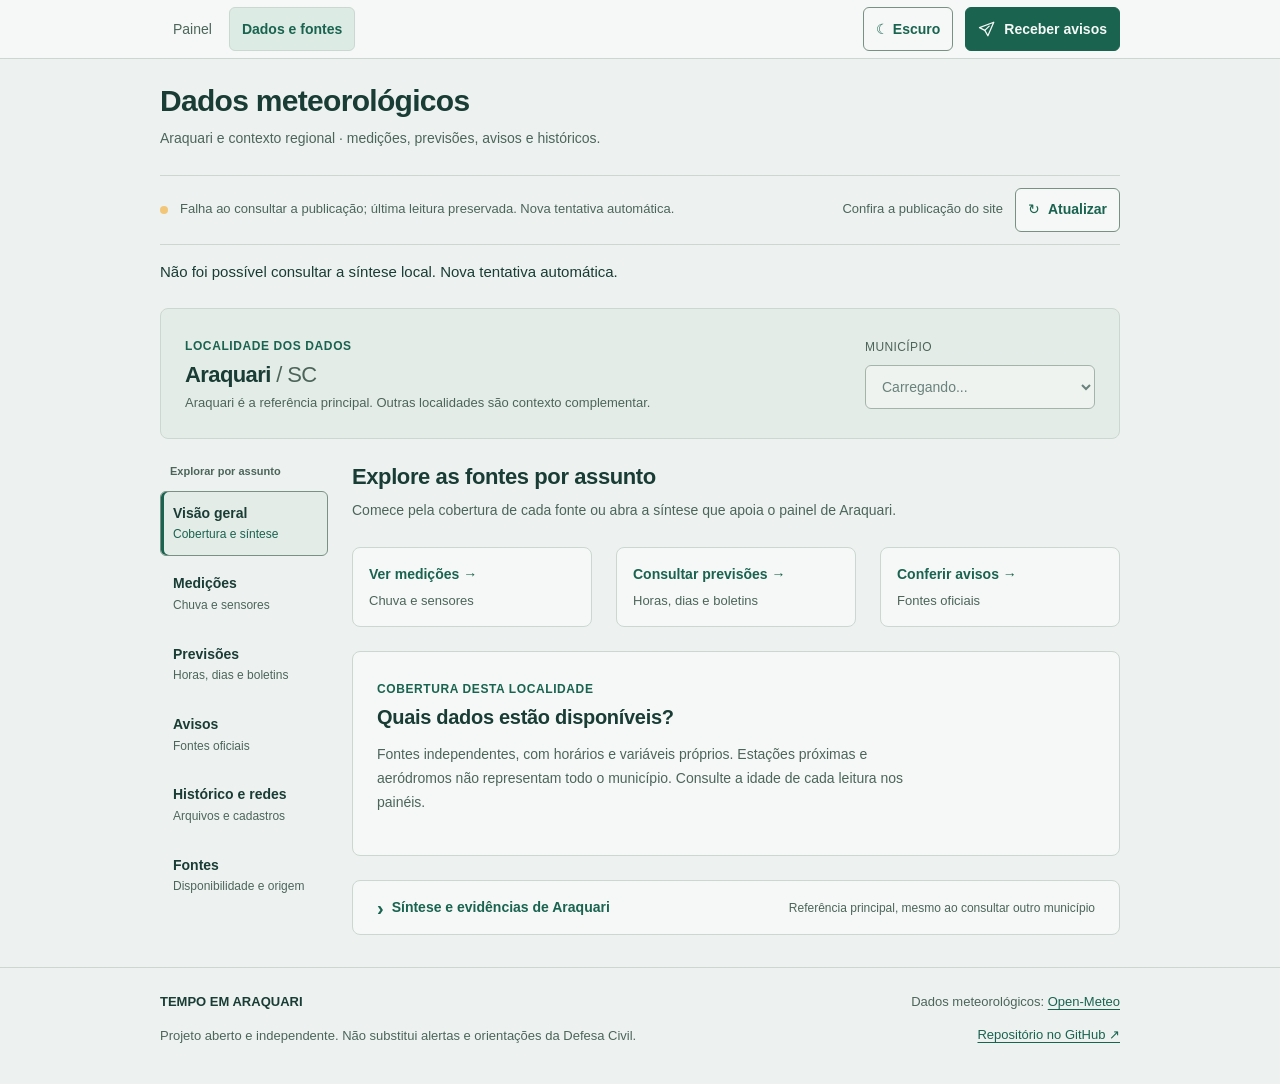
==== commit 690a922f: "Recolhe a sintese inicial inteira e mantém risco consultivo visivel" ====
--- a/web/dados.html
+++ b/web/dados.html
@@ -8,13 +8,13 @@
   <title>Dados meteorológicos | Tempo em Araquari</title>
   <link rel="icon" href="./favicon.svg" type="image/svg+xml">
   <script src="./theme.js?v=period-20261107"></script><link rel="stylesheet" href="./style.css?v=period-20261107">
-  <script defer src="./chart-interaction.js?v=period-20261107"></script><script defer src="./publication-refresh.js?v=publication-recovery-20261109"></script><script defer src="./app.js?v=inmet-public-links-20261117"></script>
+  <script defer src="./chart-utils.js?v=hybrid-rain-20261126"></script><script defer src="./chart-interaction.js?v=hybrid-rain-20261126"></script><script defer src="./publication-refresh.js?v=publication-recovery-20261109"></script><script defer src="./app.js?v=hybrid-rain-20261126"></script>
 <link rel="stylesheet" href="./explore.css?v=period-20261107">
 <script src="./explore.js?v=period-20261107" defer></script>
-<link rel="stylesheet" href="./forecasts.css?v=inmet-forecast-20261110"><script defer src="./forecasts.js?v=multisource-v1"></script>
-<link rel="stylesheet" href="./essential.css?v=telegram-header-20261117">
-<link rel="stylesheet" href="./campus-station.css?v=campus-20261109"><script defer src="./campus-station.js?v=multisource-v1"></script>
-<link rel="stylesheet" href="./weather-synthesis.css?v=multisource-v1"><script defer src="./weather-synthesis.js?v=clear-home-v2"></script>
+<link rel="stylesheet" href="./forecasts.css?v=inmet-forecast-20261110"><script defer src="./forecasts.js?v=hybrid-rain-20261126"></script>
+<link rel="stylesheet" href="./essential.css?v=hybrid-rain-20261126">
+<link rel="stylesheet" href="./campus-station.css?v=campus-20261109"><script defer src="./campus-station.js?v=hybrid-rain-20261126"></script>
+<link rel="stylesheet" href="./weather-synthesis.css?v=compact-synthesis-20261126"><script defer src="./weather-synthesis.js?v=compact-synthesis-20261126"></script>
 </head>
 <body class="explore-page essential-page">
   <a class="skip-link" href="#main">Ir para o conteúdo</a>
@@ -89,11 +89,11 @@
 <p>Leituras pontuais com local, horário e intervalos identificados. São diferentes das estimativas por modelo.</p>
 </div>
 <section id="campus-station" class="campus-station" aria-labelledby="campus-title">
-<div class="campus-heading"><h2 id="campus-title">Observações no campus</h2><a href="https://mytb.fabricadesoftware.ifc.edu.br/dashboard/6c46c4f0-5613-11f0-ac33-dfcfe81f8a64?publicId=f2146870-34a4-11f0-ac33-dfcfe81f8a64" target="_blank" rel="noopener noreferrer">Estação IFC Araquari ↗</a></div>
+<div class="campus-heading"><h2 id="campus-title">Observações no campus</h2><a href="https://mytb.fabricadesoftware.ifc.edu.br/dashboard/421b5150-dcf9-11f1-87e4-35fbd30ce4f4?publicId=f2146870-34a4-11f0-ac33-dfcfe81f8a64" target="_blank" rel="noopener noreferrer">Estação IFC Araquari ↗</a></div>
 <p id="campus-status" role="status">Consultando a estação do campus…</p><div id="campus-values" class="campus-values"></div>
-<div class="campus-controls"><label for="campus-variable">Histórico da estação · últimas 24 h</label><select id="campus-variable"></select></div>
+<div class="campus-controls"><label for="campus-variable">Variável observada</label><select id="campus-variable"></select><label for="campus-period">Período</label><select id="campus-period"><option value="24">24 h</option><option value="72">72 h</option><option value="168">7 dias</option></select></div>
 <div id="campus-plot" class="campus-plot"></div><output id="campus-readout" class="campus-readout" aria-live="off"></output>
-<p id="campus-chart-note"></p><p id="campus-extra"></p><p id="campus-reference">Medições locais; participação com pesos iguais nas variáveis comparáveis.</p>
+<p id="campus-chart-note"></p><p id="campus-extra"></p><details><summary>Indicadores e qualidade das medições</summary><div id="campus-context"></div></details><p id="campus-reference">Medições locais; participação com pesos iguais nas variáveis comparáveis.</p>
 </section>
 <section class="panel" aria-labelledby="cemaden-title">
         <div class="panel-top">
@@ -179,10 +179,10 @@
 <button type="button" class="active" data-metric="temperature_c" aria-pressed="true">Temperatura</button><button type="button" data-metric="precipitation_mm" aria-pressed="false">Chuva</button><button type="button" data-metric="gust_kmh" aria-pressed="false">Rajadas</button>
 </div>
 </div>
-        <div class="chart-frame" id="chart" role="img" aria-label="Grafico das proximas 24 horas"><span class="loading-label">Carregando gráfico...</span></div>
+        <div class="chart-frame" id="chart"><span class="loading-label">Carregando gráfico...</span></div>
         <p id="detail-chart-tooltip" class="detail-chart-tooltip" aria-live="polite" hidden></p><p class="chart-hint">Mouse para consultar · clique/toque para fixar · Esc para soltar</p><div class="chart-footer">
-<span class="legend-dot"></span><span id="chart-legend">Dados de previsão, não de estação</span>
-</div>
+<div id="chart-legend" class="chart-legend">Dados de previsão, não de estação</div>
+</div><p id="detail-chart-status" class="chart-status"></p><div id="detail-chart-data"></div>
       </section>
       <section class="panel detail-panel" aria-labelledby="detail-title">
         <div class="panel-top">
--- a/web/essential.css
+++ b/web/essential.css
@@ -453,6 +453,25 @@
   margin: 0;
 }
 .essential-page .tooltip-pinned { display: block; color: var(--green); font-size: var(--text-label); font-weight: 650; margin-top: var(--space-2); }
+.essential-page :is(.weather-chart .chart-label, .plot .chart-label) { font-size: 13px; font-weight: 500; fill: var(--muted); }
+.essential-page .chart-unit { font-size: 13px; font-weight: 600; fill: var(--muted); }
+.essential-page :is(.chart-legend, .comparison-legend) { font-size: 14px; }
+.essential-page .legend-item { display: inline-flex; align-items: center; gap: 6px; min-width: 0; overflow-wrap: anywhere; }
+.essential-page .legend-swatch { flex: none; width: 30px; height: 16px; overflow: visible; }
+.essential-page .chart-sample { stroke: var(--surface); stroke-width: 1; }
+.essential-page .chart-gap { fill: var(--surface-soft); stroke: var(--border-strong); stroke-width: .75; stroke-dasharray: 3 4; }
+.essential-page .chart-gap-label { fill: var(--muted); font-size: 13px; font-weight: 600; }
+.essential-page :is(.chart-status, .chart-filter-summary) { color: var(--muted); font-size: 13px; line-height: 1.6; margin: 8px 0; }
+.essential-page .chart-accessible-summary { color: var(--ink); font-size: 14px; line-height: 1.65; margin: 10px 0; max-width: 72ch; }
+.essential-page .chart-data { border-top: 1px solid var(--line); margin-top: 12px; min-width: 0; }
+.essential-page .chart-data > summary { min-height: 44px; color: var(--green); font-size: 14px; font-weight: 600; padding-block: 8px; }
+.essential-page .chart-table-scroll { overflow: auto; max-height: 420px; margin-block: 8px; }
+.essential-page .chart-table-scroll table { width: 100%; border-collapse: collapse; font-size: 14px; }
+.essential-page .chart-table-scroll caption { text-align: left; padding: 8px 0; color: var(--ink); }
+.essential-page .chart-table-pages { display: flex; gap: 8px 12px; align-items: center; flex-wrap: wrap; padding-bottom: 12px; }
+.essential-page .chart-table-pages button { min-height: 44px; min-width: 44px; padding: 8px 12px; border: 1px solid var(--border-strong); border-radius: var(--control-radius); background: var(--surface); color: var(--green); font-size: 14px; font-weight: 600; }
+.essential-page .chart-table-scroll:focus-visible { outline: 3px solid var(--green); outline-offset: 3px; }
+.essential-page .chart-table-pages span { font-size: 13px; color: var(--muted); }
 .essential-page .comparison-table-wrap { overflow-x: auto; }
 .essential-page :is(.comparison-table, .data-table, .station-details table, .synthesis-table) { font-size: var(--text-body); }
 .essential-page :is(.comparison-table, .data-table, .station-details table, .synthesis-table) :is(th, td) { padding: var(--space-3); border-color: var(--line); }
@@ -505,6 +524,7 @@
   .essential-page .plot-tools { min-height: 0; }
 }
 @media (max-width: 620px) {
+  .essential-page .interactive-tooltip { position: static; max-width: 100%; margin-block: 12px; }
   :root { --page-gutter: 16px; --panel-padding: 16px; --title-page: 27px; --title-panel: 19px; }
   .sitebar-inner { gap: var(--space-2); }
   .site-nav { gap: var(--space-1); }
--- a/web/weather-synthesis.css
+++ b/web/weather-synthesis.css
@@ -2,3 +2,106 @@
 .weather-synthesis h3,.weather-synthesis h4{margin:0 0 .6rem}.synthesis-grid{display:grid;grid-template-columns:repeat(3,minmax(0,1fr));gap:1rem}.synthesis-item{min-width:0}.synthesis-item p{margin:.4rem 0;overflow-wrap:anywhere}.synthesis-daily{margin:1rem 0;line-height:1.6}.synthesis-method{margin-top:.75rem}.synthesis-method summary{cursor:pointer;font-weight:600}.synthesis-method p{line-height:1.6}.weather-synthesis .small{font-size:.9rem;line-height:1.5}@media(max-width:650px){.synthesis-grid{grid-template-columns:1fr}.synthesis-item+.synthesis-item{border-top:1px solid var(--border,#78918b);padding-top:.75rem}}
 
 @media(max-width:650px){.home-page .synthesis-grid{grid-template-columns:repeat(3,minmax(0,1fr));gap:.65rem}.home-page .synthesis-item+.synthesis-item{border:0;padding:0}.home-page .synthesis-item h4{font-size:.9rem}.home-page .synthesis-item>p:first-of-type{font-weight:600}.home-page .synthesis-item .small{font-size:.875rem}}
+
+
+/* Compact classification disclosure, scoped to Dados e fontes. */
+#weather-synthesis-detail .risk-analysis {--risk-accent:#71817a;margin:0 0 1rem;border:1px solid var(--border);border-radius:10px;overflow:hidden;background:var(--surface);min-width:0}
+#weather-synthesis-detail [data-risk="verde"]{--risk-accent:#328749}
+#weather-synthesis-detail [data-risk="azul"]{--risk-accent:#377fbd}
+#weather-synthesis-detail [data-risk="amarelo"]{--risk-accent:#c6a029}
+#weather-synthesis-detail [data-risk="laranja"]{--risk-accent:#cf741e}
+#weather-synthesis-detail [data-risk="vermelho"]{--risk-accent:#c53d46}
+#weather-synthesis-detail [data-risk="roxo"]{--risk-accent:#8d61b4}
+#weather-synthesis-detail .risk-summary{display:grid;grid-template-columns:minmax(0,1fr) minmax(0,auto) auto;align-items:center;gap:12px 20px;padding:14px 16px 14px 13px;border-inline-start:4px solid var(--risk-accent);cursor:pointer;list-style:none;min-height:44px;color:var(--ink);text-align:left}
+#weather-synthesis-detail .risk-summary::before{display:none}
+#weather-synthesis-detail .risk-summary:hover,#weather-synthesis-detail .risk-analysis[open]>.risk-summary{background:var(--surface-soft)}
+#weather-synthesis-detail .risk-summary-main,#weather-synthesis-detail .risk-summary-meta{display:flex;flex-direction:column;gap:4px;min-width:0}
+#weather-synthesis-detail .risk-summary-heading{font-size:13px;font-weight:650;color:var(--muted)}
+#weather-synthesis-detail .risk-summary-level{display:flex;align-items:center;gap:8px;min-width:0;font-size:19px;line-height:1.3;letter-spacing:-.25px}
+#weather-synthesis-detail .risk-level-name{font-weight:700;overflow-wrap:anywhere}
+#weather-synthesis-detail .risk-indicator{width:10px;height:10px;flex:none;background:var(--risk-accent);border-radius:50%}
+#weather-synthesis-detail .risk-summary-reason{font-size:14px;font-weight:450;line-height:1.55;overflow-wrap:anywhere;max-width:65ch}
+#weather-synthesis-detail .risk-summary-meta{font-size:12px;line-height:1.5;color:var(--muted);font-weight:500;max-width:25ch}
+#weather-synthesis-detail .risk-summary-kind{font-weight:650}
+#weather-synthesis-detail .risk-summary-action{display:inline-flex;align-items:center;gap:7px;justify-self:end;font-size:13px;font-weight:650;color:var(--ink);white-space:nowrap}
+#weather-synthesis-detail .risk-summary-action::after{content:"";display:block;width:8px;height:8px;border-right:2px solid currentColor;border-bottom:2px solid currentColor;transform:rotate(45deg);margin-top:-4px}
+#weather-synthesis-detail .risk-analysis[open] .risk-summary-action::after{transform:rotate(225deg);margin-top:4px}
+#weather-synthesis-detail .risk-open-label,#weather-synthesis-detail .risk-analysis[open] .risk-closed-label{display:none}
+#weather-synthesis-detail .risk-analysis[open] .risk-open-label{display:inline}
+#weather-synthesis-detail .risk-analysis-body{border-top:1px solid var(--border);padding:14px 16px 16px;font-size:14px;line-height:1.55;overflow-wrap:anywhere}
+#weather-synthesis-detail .risk-analysis-body p{margin:0}
+#weather-synthesis-detail .risk-note{color:var(--muted);font-size:13px;line-height:1.55}
+#weather-synthesis-detail .risk-current-criterion{margin:14px 0;padding:12px 14px;background:var(--surface-soft);border-radius:8px}
+#weather-synthesis-detail .risk-current-criterion h3{font-size:14px;line-height:1.4;margin:0 0 5px;font-weight:650}
+#weather-synthesis-detail .risk-subpanel{margin-top:10px;border-top:1px solid var(--border)}
+#weather-synthesis-detail .risk-subpanel>summary{display:flex;align-items:center;gap:9px;min-height:44px;padding:8px 2px;font-size:14px;font-weight:650;cursor:pointer;list-style:none}
+#weather-synthesis-detail .risk-evidence-list,#weather-synthesis-detail .risk-reference-list,#weather-synthesis-detail .risk-coverage-list,#weather-synthesis-detail .risk-level-list{list-style:none;padding:0;margin:0;min-width:0}
+#weather-synthesis-detail .risk-evidence-item{padding:10px 0;min-width:0}
+#weather-synthesis-detail .risk-evidence-item+.risk-evidence-item{border-top:1px solid var(--border)}
+#weather-synthesis-detail .risk-evidence-heading{display:flex;align-items:center;gap:6px 10px;flex-wrap:wrap;font-size:12px;line-height:1.45}
+#weather-synthesis-detail .risk-evidence-level{display:inline-flex;align-items:center;gap:6px;font-weight:650}
+#weather-synthesis-detail .risk-evidence-level::before{content:"";background:var(--risk-accent);width:8px;height:8px;border-radius:50%;flex:none}
+#weather-synthesis-detail .risk-evidence-basis,#weather-synthesis-detail .risk-evidence-count{color:var(--muted)}
+#weather-synthesis-detail .risk-evidence-item .risk-evidence-reason{font-size:14px;font-weight:600;margin:5px 0}
+#weather-synthesis-detail .risk-reference-list{font-size:12px;color:var(--muted);line-height:1.6}
+#weather-synthesis-detail .risk-reference-list li+li{margin-top:3px}
+#weather-synthesis-detail .risk-coverage-list{display:grid;grid-template-columns:repeat(2,minmax(0,1fr));gap:8px;margin-top:10px}
+#weather-synthesis-detail .risk-coverage-item{display:grid;grid-template-columns:minmax(0,1fr) auto;align-items:start;gap:4px 10px;padding:10px;border:1px solid var(--border);border-radius:7px;min-width:0}
+#weather-synthesis-detail .risk-coverage-item strong{font-size:13px;font-weight:600;min-width:0}
+#weather-synthesis-detail .risk-coverage-item small{grid-column:1/-1;color:var(--muted);font-size:12px}
+#weather-synthesis-detail .risk-coverage-status{font-size:12px;color:var(--muted);font-weight:600}
+#weather-synthesis-detail .risk-coverage-status[data-available="true"]{color:var(--green,var(--bright))}
+#weather-synthesis-detail .risk-level-item{border-inline-start:3px solid var(--risk-accent);padding:8px 12px;margin:8px 0;border-radius:4px}
+#weather-synthesis-detail .risk-level-item[aria-current="true"]{background:var(--surface-soft)}
+#weather-synthesis-detail .risk-level-item strong{display:flex;gap:10px;align-items:center;flex-wrap:wrap;font-size:14px}
+#weather-synthesis-detail .risk-level-item p{font-size:13px;line-height:1.55;margin-top:3px}
+#weather-synthesis-detail .risk-current-tag{font-size:12px;font-weight:550;color:var(--muted)}
+#weather-synthesis-detail .risk-method-link{display:inline-flex;align-items:center;min-height:44px;margin-top:8px;font-size:13px;font-weight:600}
+@media(max-width:750px){
+  #weather-synthesis-detail .risk-summary{grid-template-columns:minmax(0,1fr) auto;gap:8px 10px;padding:12px 10px}
+  #weather-synthesis-detail .risk-summary-main{grid-column:1/-1}
+  #weather-synthesis-detail .risk-summary-meta{grid-column:1;grid-row:2;max-width:none}
+  #weather-synthesis-detail .risk-summary-action{grid-column:2;grid-row:2;align-self:end}
+  #weather-synthesis-detail .risk-summary-reason{font-size:14px}
+  #weather-synthesis-detail .risk-coverage-list{grid-template-columns:1fr}
+  #weather-synthesis-detail .risk-analysis-body{padding:12px}
+}
+@media(max-width:360px){
+  #weather-synthesis-detail .risk-summary{grid-template-columns:minmax(0,1fr)}
+  #weather-synthesis-detail .risk-summary-action{grid-column:1;grid-row:3;justify-self:start}
+  #weather-synthesis-detail .risk-coverage-item{grid-template-columns:minmax(0,1fr)}
+}
+
+
+/* The introductory area is two compact disclosures, not a full dashboard.
+   Keep the consultative risk visible, with the weather analysis on demand. */
+#weather-synthesis-detail{padding:0;background:transparent;border:0;border-radius:0;margin-block:12px;min-width:0}
+#weather-synthesis-detail .risk-analysis{margin:0 0 8px}
+#weather-synthesis-detail .risk-summary{padding:10px 14px 10px 11px;gap:8px 16px}
+#weather-synthesis-detail .risk-summary-main{gap:2px}
+#weather-synthesis-detail .risk-summary-meta{gap:3px}
+#weather-synthesis-detail .risk-summary-level{font-size:18px}
+#weather-synthesis-detail .synthesis-overview{border:1px solid var(--border);border-radius:10px;background:var(--surface);overflow:hidden;min-width:0}
+#weather-synthesis-detail .synthesis-overview>summary{display:grid;grid-template-columns:auto minmax(0,1fr) auto;align-items:center;gap:8px 10px;padding:10px 14px;min-height:48px;margin:0;color:var(--ink);cursor:pointer;font-size:14px;font-weight:650;line-height:1.45;list-style:none}
+#weather-synthesis-detail .synthesis-overview>summary::before{color:var(--green,var(--bright))}
+#weather-synthesis-detail .synthesis-overview>summary:hover,#weather-synthesis-detail .synthesis-overview[open]>summary{background:var(--surface-soft)}
+#weather-synthesis-detail .synthesis-overview-description{color:var(--muted);font-size:12px;font-weight:500;text-align:right}
+#weather-synthesis-detail .synthesis-overview-content{border-top:1px solid var(--border);padding:14px;min-width:0;overflow-wrap:anywhere}
+#weather-synthesis-detail .synthesis-overview-heading{font-size:16px;margin:0 0 12px;font-weight:650}
+#weather-synthesis-detail .synthesis-overview-content .synthesis-grid{grid-template-columns:repeat(3,minmax(0,1fr));gap:10px}
+#weather-synthesis-detail .synthesis-overview-content .synthesis-item{border:1px solid var(--border);border-radius:8px;padding:12px;min-width:0}
+#weather-synthesis-detail .synthesis-overview-content .synthesis-item h4{font-size:15px;margin:0 0 6px}
+#weather-synthesis-detail .synthesis-overview-content .synthesis-item p{font-size:13px;line-height:1.55;margin:4px 0}
+#weather-synthesis-detail .synthesis-overview-content .synthesis-item p:first-of-type{font-size:15px;font-weight:650}
+#weather-synthesis-detail .synthesis-overview-content .synthesis-method{margin:0;border-top:1px solid var(--border)}
+#weather-synthesis-detail .synthesis-overview-content .synthesis-method>summary{min-height:44px;padding:8px 2px;margin:0;gap:8px}
+#weather-synthesis-detail .synthesis-overview-content .synthesis-method>p{margin:4px 0 8px}
+@media(max-width:950px){
+  #weather-synthesis-detail .synthesis-overview-content .synthesis-grid{grid-template-columns:1fr}
+}
+@media(max-width:650px){
+  #weather-synthesis-detail .synthesis-overview>summary{grid-template-columns:auto minmax(0,1fr);gap:2px 8px;padding:10px 12px}
+  #weather-synthesis-detail .synthesis-overview>summary::before{grid-row:1/span 2}
+  #weather-synthesis-detail .synthesis-overview-description{grid-column:2;text-align:left}
+  #weather-synthesis-detail .synthesis-overview-content{padding:10px}
+}
